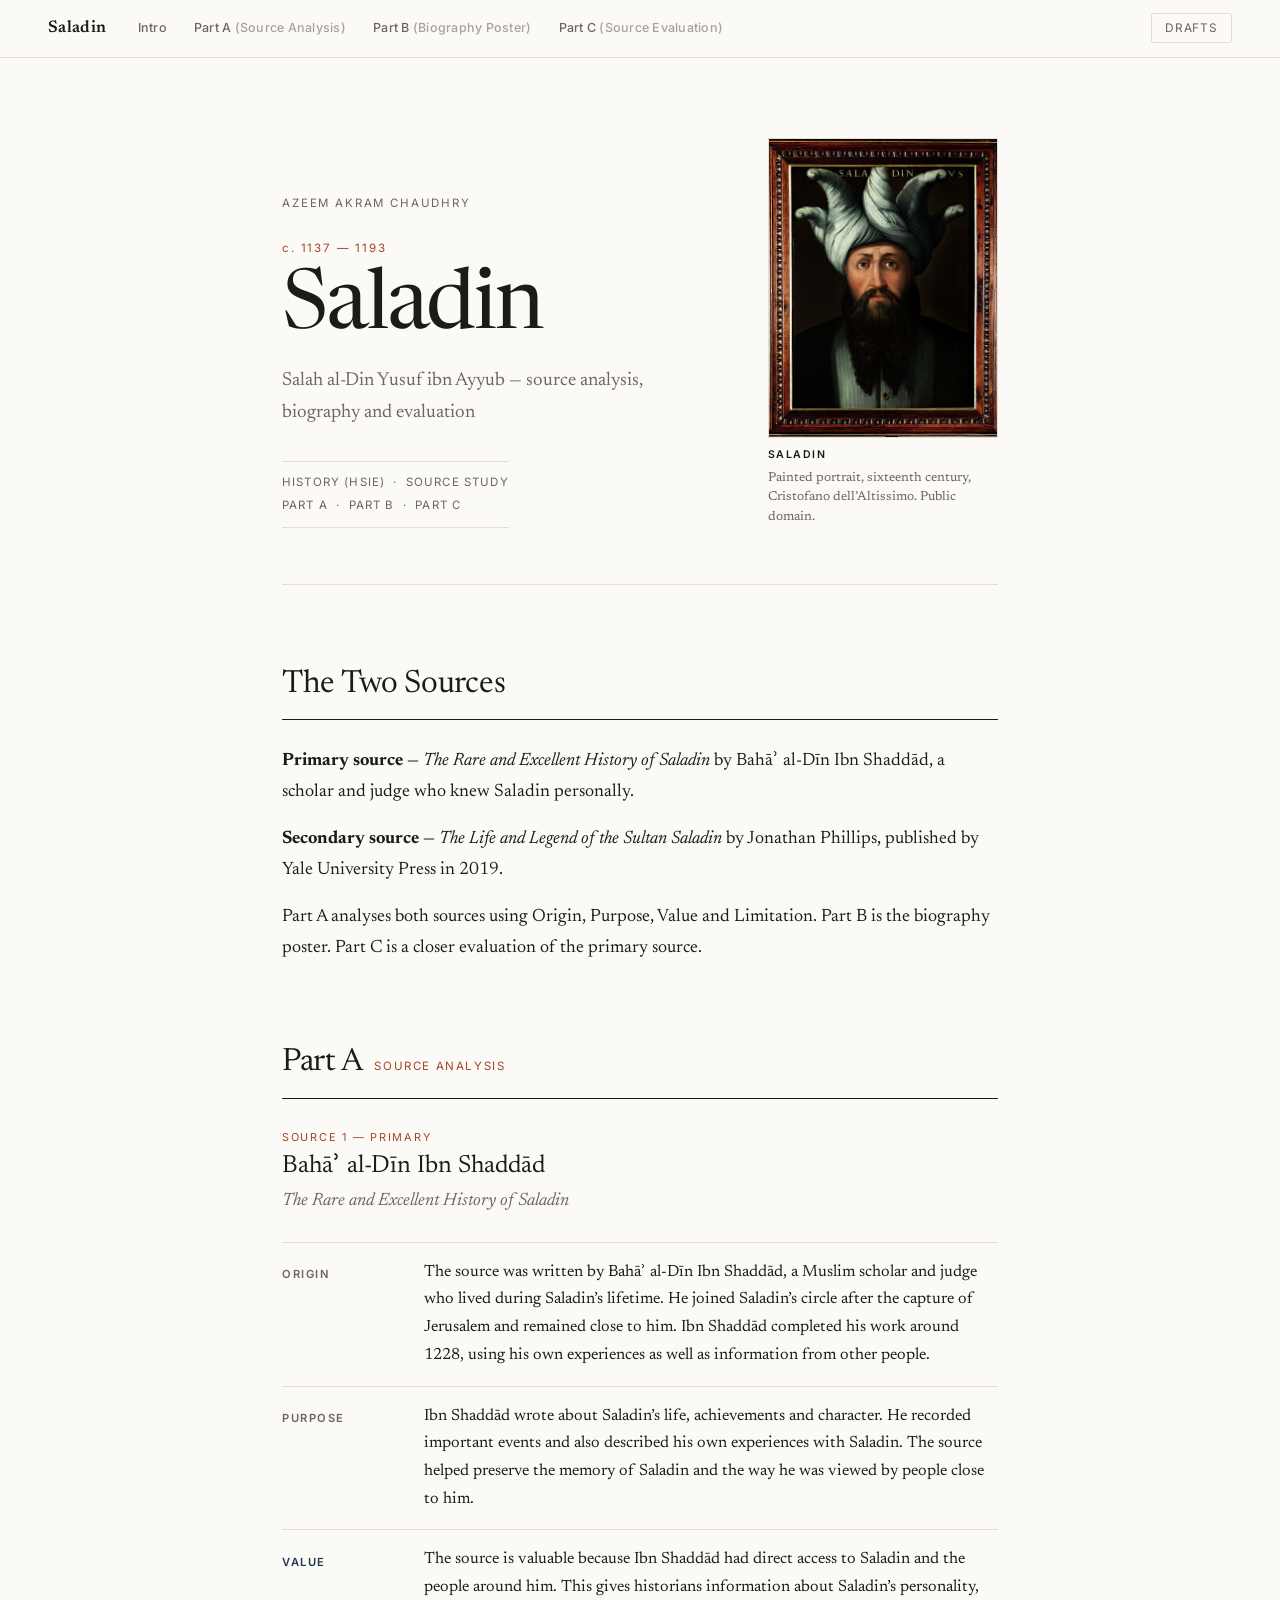
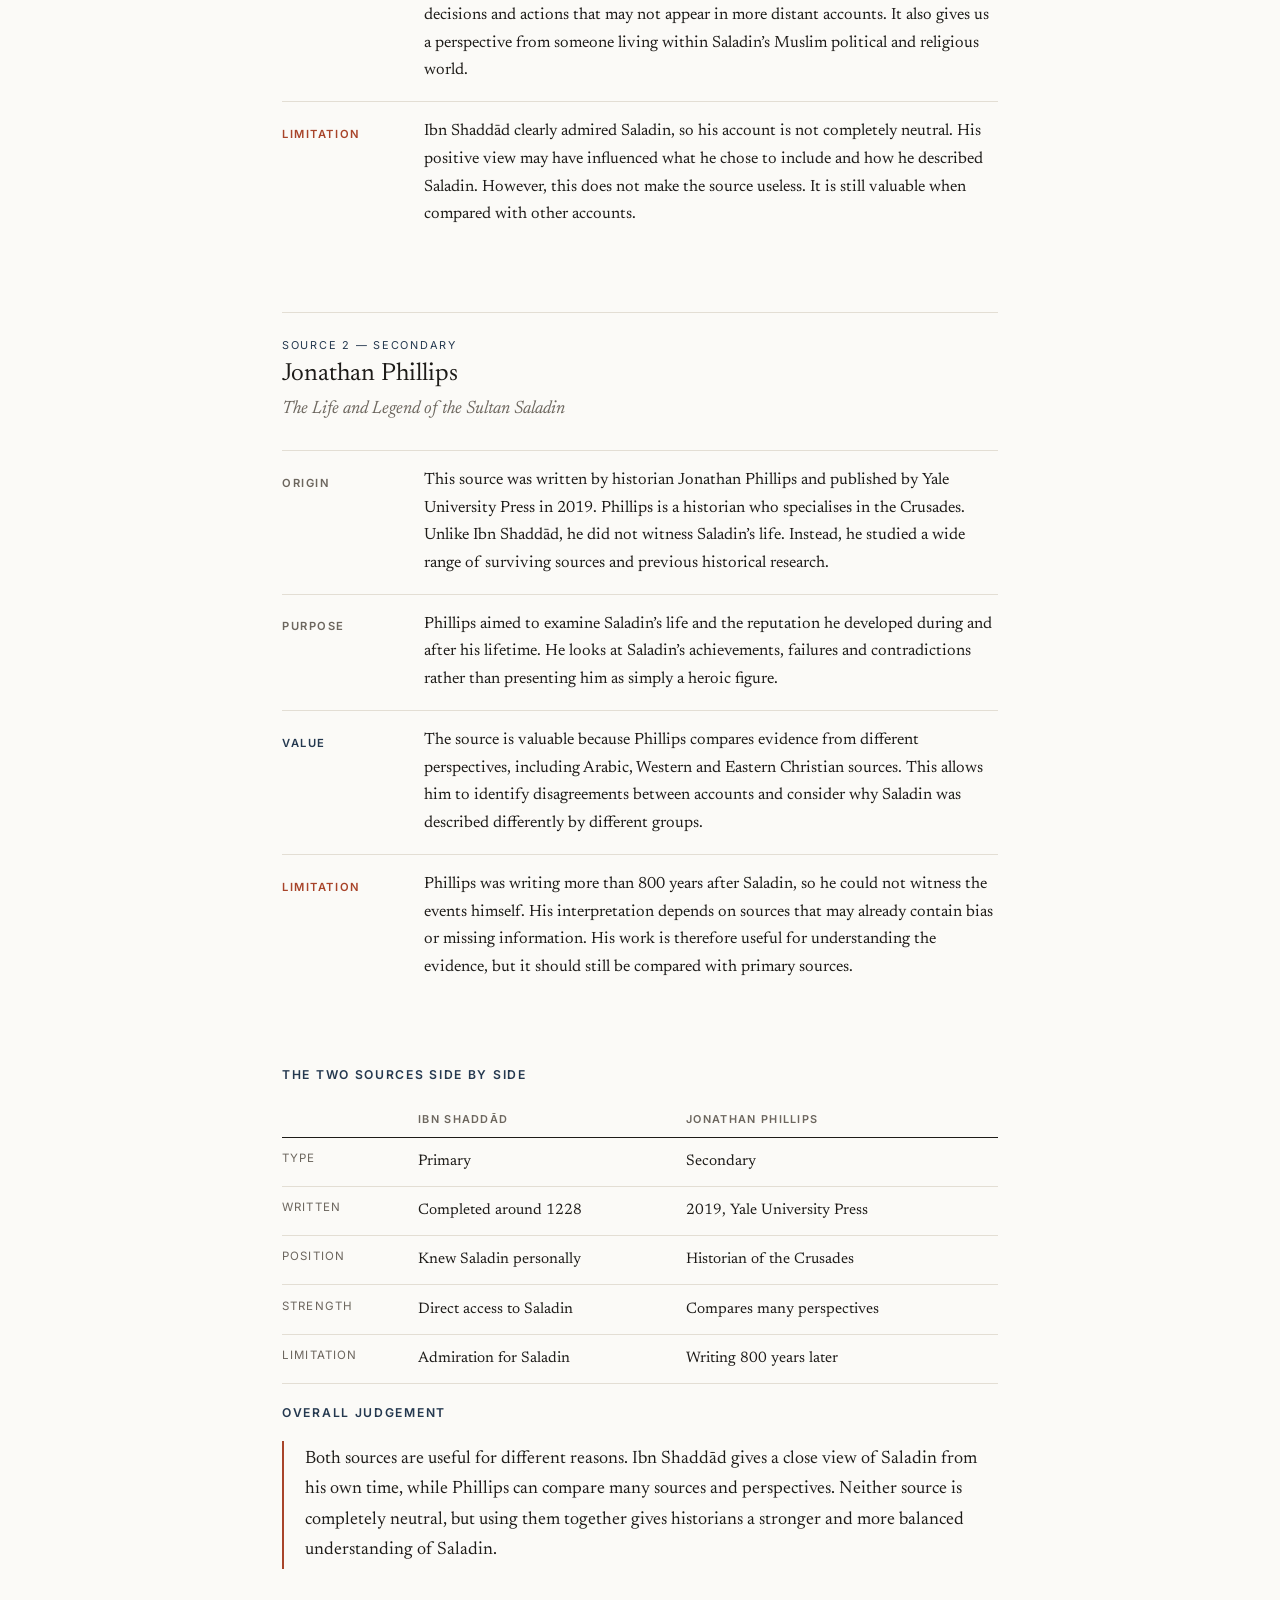
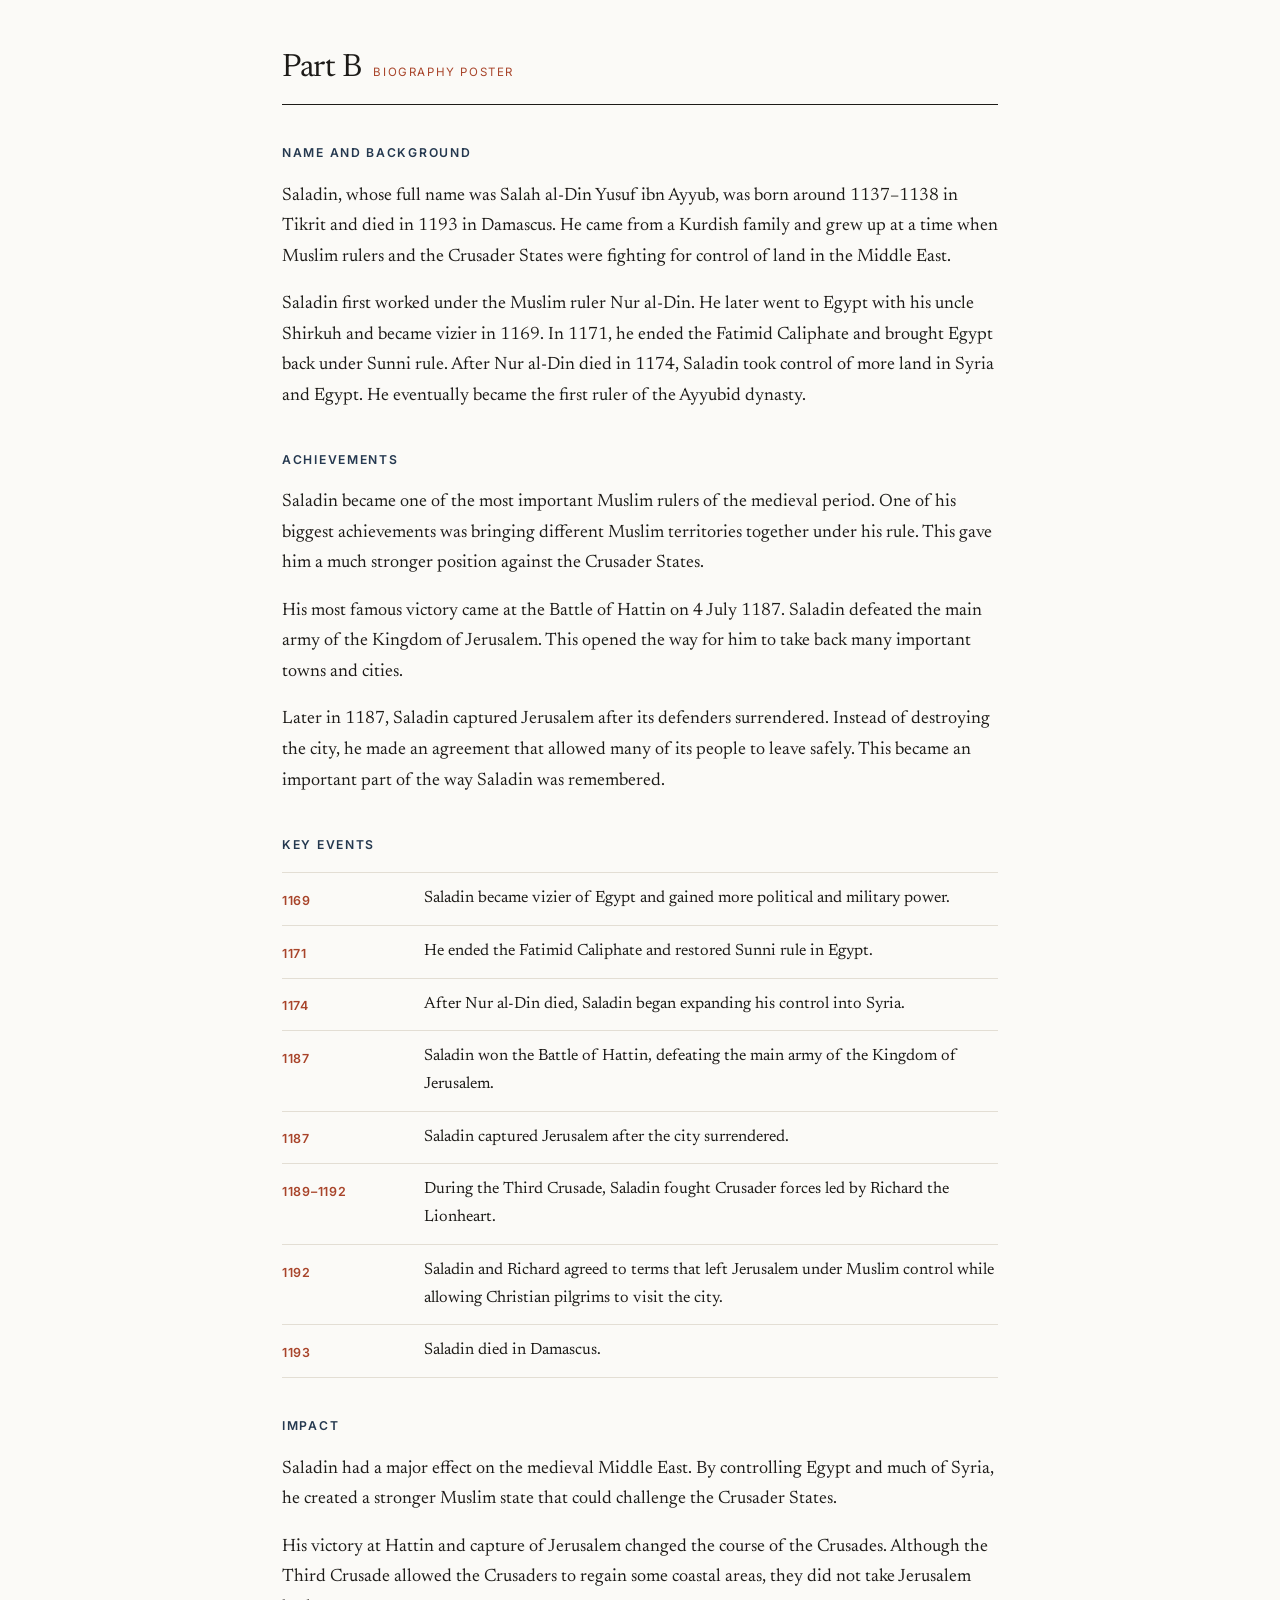
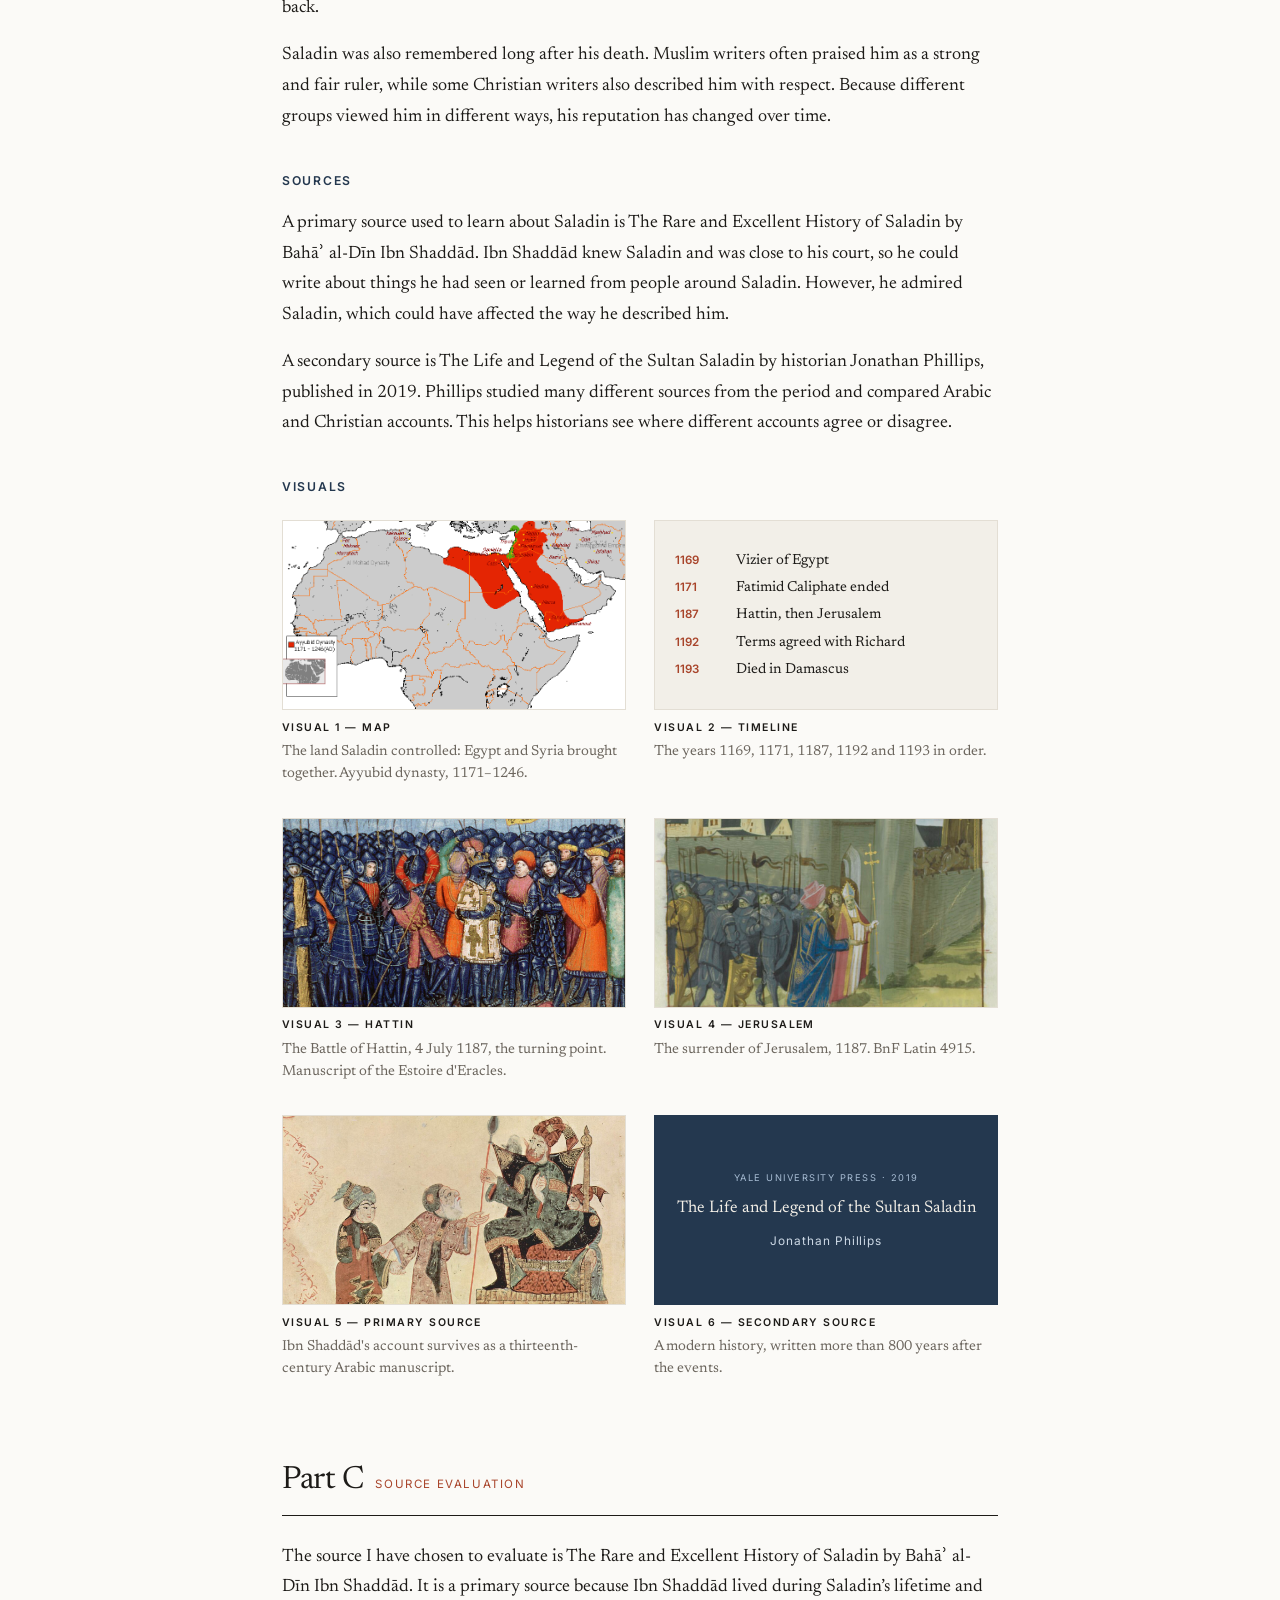
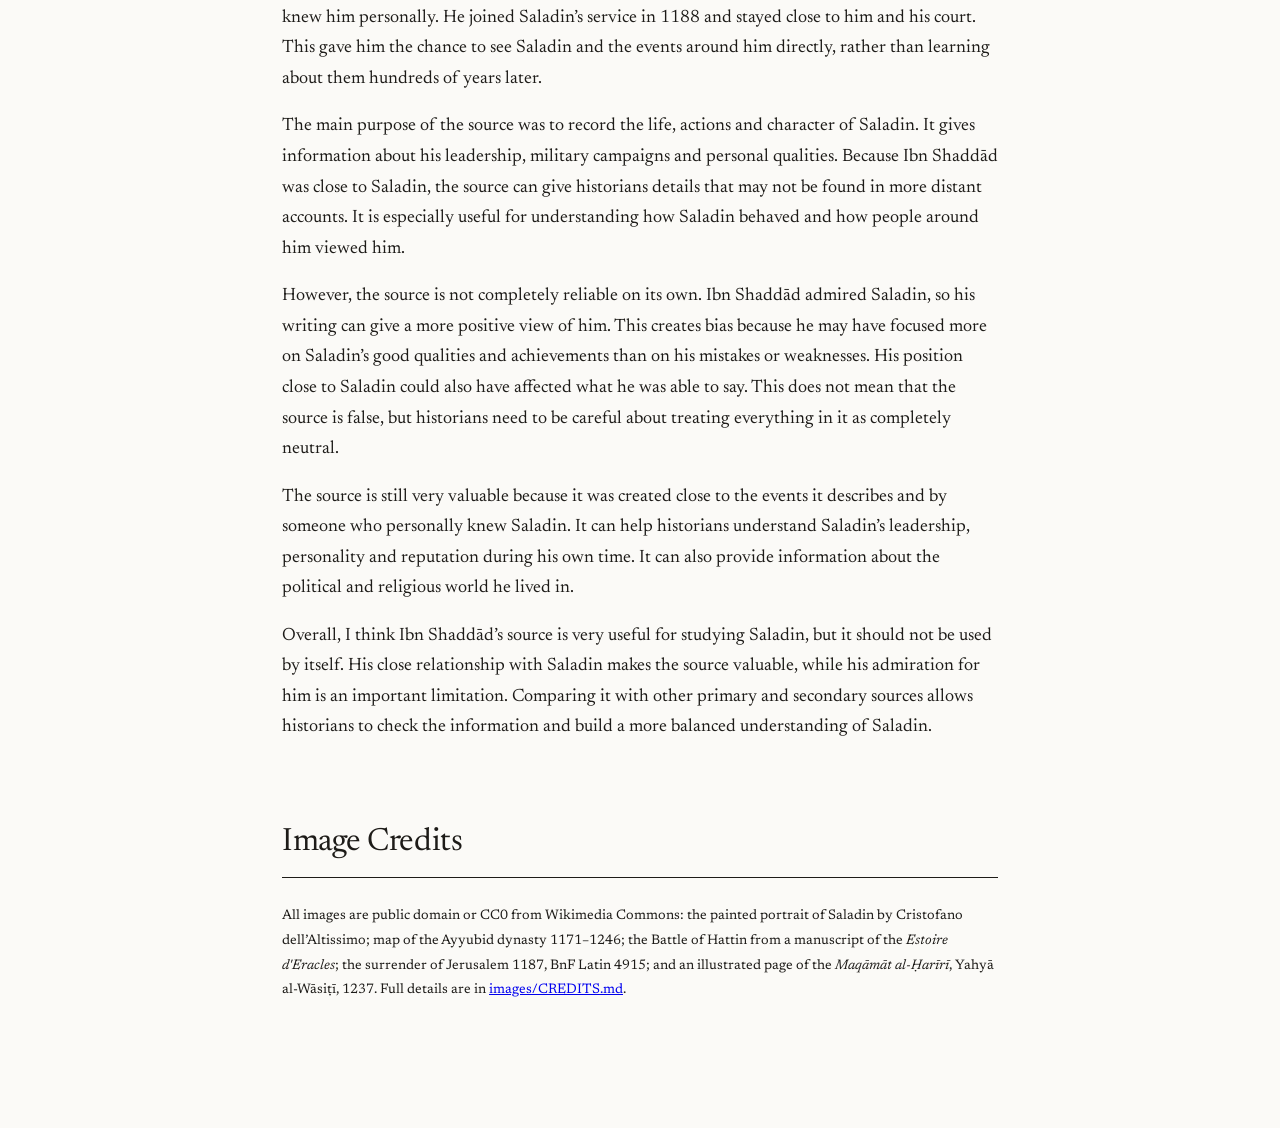
==== index.html @ a6d38d44 "Version history replay: PART A/B/C banners inside the typing document Co-Authored-By: Devin AI <1582" ====
<!DOCTYPE html>
<html lang="en">
<head>
<meta charset="UTF-8">
<meta name="viewport" content="width=device-width, initial-scale=1.0">
<title>Saladin — Source Study</title>
<link href="https://fonts.googleapis.com/css2?family=Inter:wght@400;500;600&family=Newsreader:ital,wght@0,400;0,500;0,600;1,400&display=swap" rel="stylesheet">
<style>
:root{
  --paper:#fbfaf7;--panel:#ffffff;--ink:#1d1b18;--mid:#6c665e;
  --navy:#24384f;--rust:#a8442a;--rule:#e3ded4;--wash:#f2efe8;
}
*{margin:0;padding:0;box-sizing:border-box;}
html{scroll-behavior:smooth;}
body{background:var(--paper);color:var(--ink);font-family:'Newsreader',Georgia,serif;font-size:18px;line-height:1.7;-webkit-font-smoothing:antialiased;}

/* NAV */
nav{
  position:sticky;top:0;z-index:100;background:rgba(251,250,247,.96);
  backdrop-filter:blur(6px);border-bottom:1px solid var(--rule);
  display:flex;align-items:center;gap:1.2rem;
  padding:0 clamp(1rem,5vw,3rem);
}
.nav-brand{
  background:none;border:none;cursor:pointer;padding:1rem 0;
  font-family:'Newsreader',serif;font-size:1.05rem;font-weight:600;
  letter-spacing:.02em;color:var(--ink);white-space:nowrap;
}
.nav-brand:hover{color:var(--rust);}
.nav-links{display:flex;gap:.2rem;overflow-x:auto;flex:1;scrollbar-width:none;}
.nav-links::-webkit-scrollbar{display:none;}
.nav-links a{
  font-family:'Inter',system-ui,sans-serif;font-size:.78rem;font-weight:500;
  letter-spacing:.02em;color:var(--mid);text-decoration:none;
  padding:1.05rem .75rem;white-space:nowrap;border-bottom:2px solid transparent;
}
.nav-links a em{font-style:normal;color:#a9a29a;}
.nav-links a:hover{color:var(--ink);border-bottom-color:var(--rust);}
.nav-right{margin-left:auto;}
#ver-btn{
  background:none;border:1px solid var(--rule);cursor:pointer;
  font-family:'Inter',system-ui,sans-serif;font-size:.74rem;letter-spacing:.06em;
  text-transform:uppercase;color:var(--mid);padding:.42rem .85rem;border-radius:2px;
}
#ver-btn:hover{border-color:var(--navy);color:var(--navy);}

/* LAYOUT */
.wrap,.vwrap{max-width:780px;margin:0 auto;padding:0 clamp(1rem,5vw,2rem) 6rem;}

/* HERO */
.hero{padding:5rem 0 3.5rem;border-bottom:1px solid var(--rule);margin-bottom:1rem;}
.hero-name{
  display:block;font-family:'Inter',sans-serif;font-size:.72rem;letter-spacing:.16em;
  text-transform:uppercase;color:var(--mid);margin-bottom:1.6rem;
}
.hero-mark{
  display:block;font-family:'Inter',sans-serif;font-size:.72rem;letter-spacing:.16em;
  color:var(--rust);margin-bottom:.5rem;
}
.hero h1{font-size:clamp(3rem,10vw,5.2rem);font-weight:400;letter-spacing:-.02em;line-height:1;margin-bottom:.9rem;}
.hero-sub{font-size:1.18rem;color:var(--mid);max-width:34em;margin-bottom:2rem;}
.hero-stamp{
  display:inline-block;font-family:'Inter',sans-serif;font-size:.72rem;
  letter-spacing:.1em;text-transform:uppercase;color:var(--mid);
  border-top:1px solid var(--rule);border-bottom:1px solid var(--rule);
  padding:.6rem 0;line-height:2;
}

.hero{display:grid;grid-template-columns:1fr 230px;gap:3rem;align-items:end;}
.hero-text{min-width:0;}
.hero-fig img{width:100%;height:300px;object-fit:cover;object-position:top;border:1px solid var(--rule);cursor:zoom-in;}
.hero-fig figcaption{font-size:.8rem;}
@media(max-width:760px){.hero{grid-template-columns:1fr;gap:2rem;}.hero-fig img{height:240px;}}

/* SECTION HEADINGS */
.sh{
  font-size:2rem;font-weight:400;letter-spacing:-.01em;
  margin:4.5rem 0 1.6rem;padding-bottom:.5rem;
  border-bottom:1px solid var(--ink);
  display:flex;align-items:baseline;gap:.7rem;flex-wrap:wrap;
}
.sh em{
  font-style:normal;font-family:'Inter',sans-serif;font-size:.72rem;
  letter-spacing:.14em;text-transform:uppercase;color:var(--rust);
}
.sub-h{
  font-family:'Inter',sans-serif;font-size:.76rem;font-weight:600;
  letter-spacing:.14em;text-transform:uppercase;color:var(--navy);
  margin:2.4rem 0 .7rem;
}

/* TEXT BLOCKS */
.card{margin-bottom:1.8rem;}
.card p{margin-bottom:1.05rem;}
.card p:last-child{margin-bottom:0;}

/* PART A SOURCES */
.src{border-top:1px solid var(--rule);padding:1.6rem 0 1.8rem;margin-bottom:2.4rem;}
.src:first-of-type{border-top:none;padding-top:.4rem;}
.src-lbl{display:block;font-size:1.55rem;line-height:1.25;margin-bottom:.15rem;}
.src-lbl em{
  display:block;font-style:normal;font-family:'Inter',sans-serif;
  font-size:.68rem;letter-spacing:.16em;color:var(--navy);margin-bottom:.5rem;
}
.src-lbl em.pri{color:var(--rust);}
.src-work{font-style:italic;color:var(--mid);margin-bottom:1.6rem;}
.opvl{display:grid;grid-template-columns:120px 1fr;gap:1.4rem;padding:1rem 0;border-top:1px solid var(--rule);}
.opvl h4{
  font-family:'Inter',sans-serif;font-size:.7rem;font-weight:600;
  letter-spacing:.14em;color:var(--mid);padding-top:.42rem;
}
.opvl.v h4{color:var(--navy);}
.opvl.l h4{color:var(--rust);}
.opvl p{font-size:1.02rem;}

/* TABLE */
.t-wrap{overflow-x:auto;margin:.8rem 0 0;}
table{width:100%;border-collapse:collapse;font-size:.95rem;}
th{
  text-align:left;font-family:'Inter',sans-serif;font-size:.68rem;font-weight:600;
  letter-spacing:.12em;text-transform:uppercase;color:var(--mid);
  padding:.5rem .9rem .5rem 0;border-bottom:1px solid var(--ink);
}
td{padding:.7rem .9rem .7rem 0;border-bottom:1px solid var(--rule);vertical-align:top;}
td:first-child{font-family:'Inter',sans-serif;font-size:.72rem;letter-spacing:.1em;text-transform:uppercase;color:var(--mid);width:8.5rem;}
.t-head{font-family:'Inter',sans-serif;font-size:.76rem;font-weight:600;letter-spacing:.14em;text-transform:uppercase;color:var(--navy);margin:2.4rem 0 .6rem;}
.judgement{border-left:2px solid var(--rust);padding:.2rem 0 .2rem 1.3rem;margin-top:.5rem;}
.judgement p{margin:0;}

/* KEY EVENTS */
.tl{list-style:none;}
.tl li{display:grid;grid-template-columns:120px 1fr;gap:1.4rem;padding:.75rem 0;border-top:1px solid var(--rule);}
.tl li:last-child{border-bottom:1px solid var(--rule);}
.tl b{font-family:'Inter',sans-serif;font-size:.78rem;font-weight:600;letter-spacing:.06em;color:var(--rust);padding-top:.3rem;}
.tl span{font-size:1.02rem;}

/* VISUALS */
.vis{display:grid;grid-template-columns:repeat(auto-fit,minmax(230px,1fr));gap:2rem 1.8rem;margin-top:1.4rem;}
figure{margin:0;}
figure img{width:100%;height:190px;object-fit:cover;display:block;cursor:zoom-in;border:1px solid var(--rule);}
figure figcaption{font-size:.9rem;color:var(--mid);line-height:1.55;padding-top:.6rem;}
figure figcaption b{
  display:block;font-family:'Inter',sans-serif;font-size:.66rem;font-weight:600;
  letter-spacing:.14em;color:var(--ink);margin-bottom:.3rem;
}
.mini-tl{height:190px;background:var(--wash);border:1px solid var(--rule);padding:1.1rem 1.2rem;display:grid;align-content:center;gap:.45rem;}
.mini-tl div{display:grid;grid-template-columns:52px 1fr;gap:.6rem;align-items:baseline;}
.mini-tl b{font-family:'Inter',sans-serif;font-size:.72rem;font-weight:600;color:var(--rust);}
.mini-tl span{font-size:.9rem;line-height:1.4;}
.bookcover{
  height:190px;background:var(--navy);color:#f3efe7;border:1px solid var(--navy);
  display:flex;flex-direction:column;justify-content:center;gap:.7rem;
  text-align:center;padding:1.3rem;
}
.bookcover small{font-family:'Inter',sans-serif;font-size:.58rem;letter-spacing:.16em;color:#a8bdd4;}
.bookcover b{font-weight:400;font-size:1.05rem;line-height:1.35;}
.bookcover i{font-family:'Inter',sans-serif;font-style:normal;font-size:.74rem;letter-spacing:.08em;color:#cdd9e6;}

/* LIGHTBOX */
#lb{display:none;position:fixed;inset:0;background:rgba(20,18,15,.92);z-index:500;padding:2rem;cursor:zoom-out;}
#lb.open{display:grid;place-items:center;}
#lb img{max-width:min(1000px,92vw);max-height:80vh;object-fit:contain;}
#lb p{color:#ded7cb;font-size:.9rem;text-align:center;margin-top:.9rem;max-width:46em;}

/* DRAFTS */

.v-back{background:none;border:none;cursor:pointer;font-family:'Inter',sans-serif;font-size:.76rem;letter-spacing:.06em;color:var(--mid);padding:2.5rem 0 2rem;}
.v-back:hover{color:var(--rust);}
.v-title{font-size:2.6rem;font-weight:400;margin-bottom:.3rem;}
.v-sub{color:var(--mid);margin-bottom:1.4rem;}
.v-note{border-left:2px solid var(--rule);padding-left:1.2rem;color:var(--mid);font-size:.95rem;margin-bottom:2rem;}
.v-tabs{display:flex;gap:.5rem;margin-bottom:2rem;flex-wrap:wrap;}
.v-tab{
  font-family:'Inter',sans-serif;font-size:.74rem;letter-spacing:.08em;
  padding:.45rem 1rem;border:1px solid var(--rule);background:none;color:var(--mid);cursor:pointer;
}
.v-tab:hover{border-color:var(--navy);color:var(--navy);}
.v-tab.active{background:var(--ink);border-color:var(--ink);color:#fbfaf7;}
.v-tab.final.active{background:var(--rust);border-color:var(--rust);}
.ver-panel{display:none;}
.ver-panel.show{display:block;}
.ver-meta{display:flex;gap:1rem;align-items:baseline;flex-wrap:wrap;border-bottom:1px solid var(--ink);padding-bottom:.7rem;margin-bottom:1.6rem;}
.ver-tag{font-family:'Inter',sans-serif;font-size:.66rem;letter-spacing:.14em;background:var(--ink);color:#fbfaf7;padding:.18rem .6rem;}
.ver-tag.gold{background:var(--rust);}
.ver-date{font-size:.88rem;color:var(--mid);}
.ver-name{font-size:1.05rem;}
.draft{font-size:1rem;}
.draft h3{font-size:1.35rem;font-weight:400;margin:2rem 0 .6rem;padding-bottom:.3rem;border-bottom:1px solid var(--rule);}
.draft h3:first-child{margin-top:0;}
.draft h4{font-family:'Inter',sans-serif;font-size:.72rem;font-weight:600;letter-spacing:.12em;text-transform:uppercase;color:var(--navy);margin:1.4rem 0 .5rem;}
.draft p{margin-bottom:.85rem;}
.draft ul{padding-left:1.2rem;margin-bottom:.85rem;color:var(--mid);}

@media(max-width:620px){
  body{font-size:17px;}
  .hero{padding:3rem 0 2.5rem;}
  .opvl,.tl li{grid-template-columns:1fr;gap:.35rem;}
  .opvl h4{padding-top:0;}
  .nav-brand{font-size:.95rem;}
}

/* DRAFTS PAGE (raw, unstyled on purpose) */
#version-history{display:none;background:#ffffff;min-height:100vh;}
.dnav{
  position:sticky;top:0;z-index:90;display:flex;align-items:center;gap:2rem;flex-wrap:wrap;
  background:#fff;border-bottom:1px solid var(--rule);padding:1rem 2rem;
  font-family:'Inter',system-ui,sans-serif;
}
.dnav-title{
  font-family:'Newsreader',Georgia,serif;font-size:1.05rem;color:var(--ink);
  letter-spacing:.01em;margin-right:.5rem;
}
.dbtn{
  font-family:inherit;font-size:.8rem;letter-spacing:.02em;background:none;border:0;
  border-bottom:1px solid transparent;color:var(--mid);padding:.2rem 0;cursor:pointer;
}
.dbtn:hover{color:var(--ink);}
.dbtn.active{color:var(--ink);border-bottom-color:var(--rust);}
.dbtn.soon{color:#b6b2a9;cursor:default;letter-spacing:.06em;font-size:.72rem;text-transform:uppercase;}
.dbtn.ghost{margin-left:auto;color:var(--navy);}
.dbtn.ghost:hover{border-bottom-color:var(--navy);}
@media(max-width:640px){.dnav{gap:1.1rem;padding:.9rem 1.1rem;}}
.dwrap{max-width:820px;margin:0 auto;padding:2.6rem 1.2rem 6rem;font-family:ui-monospace,'SFMono-Regular',Menlo,Consolas,monospace;}
.dnote{font-size:.78rem;color:#6f6c66;line-height:1.75;margin-bottom:2.2rem;max-width:78ch;}
.dfile{border:1px solid #e2e2dc;background:#fff;margin-bottom:2.2rem;}
.dfile-h{background:#f7f7f4;border-bottom:1px solid #e2e2dc;padding:.45rem .9rem;font-size:.72rem;color:#84817a;letter-spacing:.04em;}
.dfile pre{
  white-space:pre-wrap;word-wrap:break-word;font-family:inherit;
  font-size:.8rem;line-height:1.85;color:#2c2a25;padding:1.6rem 1.4rem;margin:0;
}
.dpage{display:none;}
.dpage.show{display:block;}
.chk{margin-bottom:1.6rem;max-width:640px;}
.chk-top{display:flex;justify-content:space-between;align-items:baseline;font-size:.78rem;margin-bottom:.3rem;}
.chk-name{color:#26241f;}
.chk-val{color:#6f6c66;}
.chk-bar{height:6px;background:#ececE6;border:1px solid #ddddd7;}
.chk-bar i{display:block;height:100%;background:#3b7a4b;}

/* VERSION HISTORY */
.vtabs{display:flex;flex-wrap:wrap;gap:.5rem;margin-bottom:1.6rem;}
.vtab{
  font-family:inherit;font-size:.76rem;background:#fff;border:1px solid #e2e2dc;
  color:#6f6c66;padding:.45rem .85rem;cursor:pointer;
}
.vtab:hover{border-color:#c9c6bd;color:#26241f;}
.vtab.on{background:#2c2a25;border-color:#2c2a25;color:#fff;}
.v-meta{display:flex;align-items:baseline;gap:.9rem;flex-wrap:wrap;font-size:.78rem;margin-bottom:.5rem;}
.v-meta .v-tag{color:#a8442a;}
.v-meta .v-name{color:#26241f;}
.v-meta .v-date{color:#9a978f;}
.v-note{font-size:.78rem;color:#6f6c66;line-height:1.75;max-width:78ch;margin-bottom:1.4rem;}
.vbar{display:flex;align-items:center;gap:1.2rem;flex-wrap:wrap;margin-bottom:1rem;}
.vstage{display:flex;align-items:center;gap:.7rem;font-size:.74rem;color:#6f6c66;}
.varr{
  font-family:inherit;font-size:.7rem;background:#fff;border:1px solid #e2e2dc;
  color:#6f6c66;padding:.3rem .6rem;cursor:pointer;
}
.varr:hover:not(:disabled){border-color:#c9c6bd;color:#26241f;}
.varr:disabled{opacity:.35;cursor:default;}
.vhl{
  font-family:inherit;font-size:.74rem;background:#fff;border:1px solid #e2e2dc;
  color:#6f6c66;padding:.35rem .8rem;cursor:pointer;margin-left:auto;
}
.vhl:hover{border-color:#c9c6bd;color:#26241f;}
.vhl.on{background:#2c2a25;border-color:#2c2a25;color:#fff;}
.vlegend{display:none;gap:1.1rem;flex-wrap:wrap;align-items:center;font-size:.7rem;color:#6f6c66;margin-bottom:.6rem;}
.vlegend .lg{display:flex;align-items:center;gap:.4rem;}
.vlegend .sw{width:.72rem;height:.72rem;display:inline-block;border:1px solid rgba(0,0,0,.12);}
.sw-same{background:#fff;}
.vsum{display:none;flex-wrap:wrap;align-items:center;gap:.45rem;font-size:.7rem;color:#9a978f;margin-bottom:1rem;}
.vsum .s-dot{color:#cfccc4;margin:0 .1rem;}
.vsum .s-add{color:#2c6b42;}
.vsum .s-rew{color:#9a5b12;}
.vsum .s-fix{color:#2c567f;}
.vsum .s-cut{color:#a8442a;}
.d-add{background:#e2f1e4;color:#1f5130;box-shadow:inset 0 -1px 0 #a9cfae;}
.d-rew{background:#fbeed6;color:#7a4a0c;box-shadow:inset 0 -1px 0 #e0c084;}
.d-fix{background:#e0ecf7;color:#254f75;box-shadow:inset 0 -1px 0 #a9c6e0;}
.d-del{background:#fbe4df;color:#8d3220;text-decoration:line-through;text-decoration-color:#c96a51;}
.d-line{display:inline-block;width:100%;border-left:3px solid rgba(0,0,0,.14);padding-left:.5rem;margin-left:-.5rem;}
.vplay{margin-left:auto;}
.vplay+.vhl{margin-left:.5rem;}
.vp{display:none;position:fixed;inset:0;background:rgba(28,26,22,.55);z-index:600;padding:2.5vh 3vw;}
.vp.open{display:flex;align-items:center;justify-content:center;}
.vp-box{background:#fff;border:1px solid #e2e2dc;width:min(900px,100%);max-height:95vh;display:flex;flex-direction:column;}
.vp-head{display:flex;align-items:center;justify-content:space-between;gap:1rem;
  padding:.85rem 1.1rem;border-bottom:1px solid #ededea;font-size:.8rem;color:#26241f;}
.vp-stage{margin-left:auto;margin-right:1rem;font-family:ui-monospace,SFMono-Regular,Menlo,monospace;font-size:.7rem;color:#a8442a;letter-spacing:.02em;}
.vp-x{font-family:inherit;font-size:.74rem;background:none;border:1px solid #e2e2dc;color:#6f6c66;padding:.3rem .7rem;cursor:pointer;}
.vp-x:hover{border-color:#c9c6bd;color:#26241f;}
.vp-note{padding:.6rem 1.1rem;background:#fff;position:relative;z-index:1;font-size:.72rem;color:#9a978f;border-bottom:1px solid #f2f2ef;min-height:1.2rem;}
.vp-doc{overflow:auto;padding:1.1rem;flex:1;background:#fcfcfa;}
#vp-body{font-family:ui-monospace,SFMono-Regular,Menlo,monospace;font-size:.74rem;line-height:1.95;
  white-space:pre-wrap;word-break:break-word;color:#3b3830;margin:0;}
.vp-cur{display:inline-block;width:.5ch;background:#a8442a;animation:vpblink 1s steps(1) infinite;}
@keyframes vpblink{50%{opacity:0;}}
.vp-foot{display:flex;align-items:center;gap:.5rem;padding:.7rem 1.1rem;border-top:1px solid #ededea;flex-wrap:wrap;}
.vp-pct{font-size:.7rem;color:#9a978f;min-width:3ch;}
.vp-bar{flex:1;min-width:120px;height:3px;background:#ededea;}
.vp-bar i{display:block;height:100%;width:0;background:#a8442a;}
.d-part{display:inline-block;width:100%;margin:.4rem 0 .2rem;padding:.2rem 0;
  font-size:.68rem;letter-spacing:.1em;text-transform:uppercase;color:#9a978f;border-bottom:1px solid #ededea;}
.d-part.fresh{color:#a8442a;border-bottom-color:#e8d3cb;}
.d-arr{color:#b3afa6;padding:0 .12rem;}
.d-cutmark{display:inline-block;width:100%;font-size:.68rem;letter-spacing:.08em;text-transform:uppercase;
  color:#a8442a;border-top:1px solid #ecd9d2;border-bottom:1px solid #ecd9d2;padding:.15rem 0;}
</style>
</head>
<body>

<!-- NAV -->
<nav id="mainnav">
  <button class="nav-brand" onclick="goHome()">Saladin</button>
  <div class="nav-links">
    <a href="#intro" onclick="goTo('intro');return false;">Intro</a>
    <a href="#parta" onclick="goTo('parta');return false;">Part A <em>(Source Analysis)</em></a>
    <a href="#partb" onclick="goTo('partb');return false;">Part B <em>(Biography Poster)</em></a>
    <a href="#partc" onclick="goTo('partc');return false;">Part C <em>(Source Evaluation)</em></a>
  </div>
  <div class="nav-right">
    <button id="ver-btn" onclick="toggleVer()">Drafts</button>
  </div>
</nav>

<div id="blog-content">
<div class="wrap">

  <div class="hero" id="home">
    <div class="hero-text">
    <span class="hero-name">Azeem Akram Chaudhry</span>
    <span class="hero-mark">c. 1137 — 1193</span>
    <h1>Saladin</h1>
    <p class="hero-sub">Salah al-Din Yusuf ibn Ayyub — source analysis, biography and evaluation</p>
    <div class="hero-stamp">
      History (HSIE) &nbsp;·&nbsp; Source Study<br>
      Part A &nbsp;·&nbsp; Part B &nbsp;·&nbsp; Part C
    </div>
    </div>
    <figure class="hero-fig">
      <img src="images/saladin-portrait-painting.jpg" alt="Sixteenth-century painted portrait of Saladin">
      <figcaption><b>SALADIN</b>Painted portrait, sixteenth century, Cristofano dell’Altissimo. Public domain.</figcaption>
    </figure>
  </div>

  <!-- INTRO -->
  <section id="intro">
    <h2 class="sh">The Two Sources</h2>
    <div class="card">
      <p><b>Primary source —</b> <i>The Rare and Excellent History of Saladin</i> by Bahāʾ al-Dīn Ibn Shaddād, a scholar and judge who knew Saladin personally.</p>
      <p><b>Secondary source —</b> <i>The Life and Legend of the Sultan Saladin</i> by Jonathan Phillips, published by Yale University Press in 2019.</p>
      <p>Part A analyses both sources using Origin, Purpose, Value and Limitation. Part B is the biography poster. Part C is a closer evaluation of the primary source.</p>
    </div>
  </section>

  <!-- PART A -->
  <section id="parta">
    <h2 class="sh">Part A <em>Source Analysis</em></h2>

    <div class="src">
      <span class="src-lbl"><em class="pri">SOURCE 1 — PRIMARY</em> Bahāʾ al-Dīn Ibn Shaddād</span>
      <p class="src-work">The Rare and Excellent History of Saladin</p>

      <div class="opvl">
        <h4>ORIGIN</h4>
        <p>The source was written by Bahāʾ al-Dīn Ibn Shaddād, a Muslim scholar and judge who lived during Saladin’s lifetime. He joined Saladin’s circle after the capture of Jerusalem and remained close to him. Ibn Shaddād completed his work around 1228, using his own experiences as well as information from other people.</p>
      </div>
      <div class="opvl">
        <h4>PURPOSE</h4>
        <p>Ibn Shaddād wrote about Saladin’s life, achievements and character. He recorded important events and also described his own experiences with Saladin. The source helped preserve the memory of Saladin and the way he was viewed by people close to him.</p>
      </div>
      <div class="opvl v">
        <h4>VALUE</h4>
        <p>The source is valuable because Ibn Shaddād had direct access to Saladin and the people around him. This gives historians information about Saladin’s personality, decisions and actions that may not appear in more distant accounts. It also gives us a perspective from someone living within Saladin’s Muslim political and religious world.</p>
      </div>
      <div class="opvl l">
        <h4>LIMITATION</h4>
        <p>Ibn Shaddād clearly admired Saladin, so his account is not completely neutral. His positive view may have influenced what he chose to include and how he described Saladin. However, this does not make the source useless. It is still valuable when compared with other accounts.</p>
      </div>
    </div>

    <div class="src">
      <span class="src-lbl"><em>SOURCE 2 — SECONDARY</em> Jonathan Phillips</span>
      <p class="src-work">The Life and Legend of the Sultan Saladin</p>

      <div class="opvl">
        <h4>ORIGIN</h4>
        <p>This source was written by historian Jonathan Phillips and published by Yale University Press in 2019. Phillips is a historian who specialises in the Crusades. Unlike Ibn Shaddād, he did not witness Saladin’s life. Instead, he studied a wide range of surviving sources and previous historical research.</p>
      </div>
      <div class="opvl">
        <h4>PURPOSE</h4>
        <p>Phillips aimed to examine Saladin’s life and the reputation he developed during and after his lifetime. He looks at Saladin’s achievements, failures and contradictions rather than presenting him as simply a heroic figure.</p>
      </div>
      <div class="opvl v">
        <h4>VALUE</h4>
        <p>The source is valuable because Phillips compares evidence from different perspectives, including Arabic, Western and Eastern Christian sources. This allows him to identify disagreements between accounts and consider why Saladin was described differently by different groups.</p>
      </div>
      <div class="opvl l">
        <h4>LIMITATION</h4>
        <p>Phillips was writing more than 800 years after Saladin, so he could not witness the events himself. His interpretation depends on sources that may already contain bias or missing information. His work is therefore useful for understanding the evidence, but it should still be compared with primary sources.</p>
      </div>
    </div>

    <div class="card">
      <p class="t-head">The two sources side by side</p>
      <div class="t-wrap">
        <table>
          <thead><tr><th></th><th>Ibn Shaddād</th><th>Jonathan Phillips</th></tr></thead>
          <tbody>
            <tr><td>Type</td><td>Primary</td><td>Secondary</td></tr>
            <tr><td>Written</td><td>Completed around 1228</td><td>2019, Yale University Press</td></tr>
            <tr><td>Position</td><td>Knew Saladin personally</td><td>Historian of the Crusades</td></tr>
            <tr><td>Strength</td><td>Direct access to Saladin</td><td>Compares many perspectives</td></tr>
            <tr><td>Limitation</td><td>Admiration for Saladin</td><td>Writing 800 years later</td></tr>
          </tbody>
        </table>
      </div>

      <p class="t-head" style="margin-top:1.2rem;">Overall Judgement</p>
      <div class="judgement">
        <p>Both sources are useful for different reasons. Ibn Shaddād gives a close view of Saladin from his own time, while Phillips can compare many sources and perspectives. Neither source is completely neutral, but using them together gives historians a stronger and more balanced understanding of Saladin.</p>
      </div>
    </div>
  </section>

  <!-- PART B -->
  <section id="partb">
    <h2 class="sh">Part B <em>Biography Poster</em></h2>

    <div class="card">
      <p class="sub-h">Name and Background</p>
      <p>Saladin, whose full name was Salah al-Din Yusuf ibn Ayyub, was born around 1137–1138 in Tikrit and died in 1193 in Damascus. He came from a Kurdish family and grew up at a time when Muslim rulers and the Crusader States were fighting for control of land in the Middle East.</p>
      <p>Saladin first worked under the Muslim ruler Nur al-Din. He later went to Egypt with his uncle Shirkuh and became vizier in 1169. In 1171, he ended the Fatimid Caliphate and brought Egypt back under Sunni rule. After Nur al-Din died in 1174, Saladin took control of more land in Syria and Egypt. He eventually became the first ruler of the Ayyubid dynasty.</p>
    </div>

    <div class="card">
      <p class="sub-h">Achievements</p>
      <p>Saladin became one of the most important Muslim rulers of the medieval period. One of his biggest achievements was bringing different Muslim territories together under his rule. This gave him a much stronger position against the Crusader States.</p>
      <p>His most famous victory came at the Battle of Hattin on 4 July 1187. Saladin defeated the main army of the Kingdom of Jerusalem. This opened the way for him to take back many important towns and cities.</p>
      <p>Later in 1187, Saladin captured Jerusalem after its defenders surrendered. Instead of destroying the city, he made an agreement that allowed many of its people to leave safely. This became an important part of the way Saladin was remembered.</p>
    </div>

    <div class="card">
      <p class="sub-h">Key Events</p>
      <ul class="tl">
        <li><b>1169</b><span>Saladin became vizier of Egypt and gained more political and military power.</span></li>
        <li><b>1171</b><span>He ended the Fatimid Caliphate and restored Sunni rule in Egypt.</span></li>
        <li><b>1174</b><span>After Nur al-Din died, Saladin began expanding his control into Syria.</span></li>
        <li><b>1187</b><span>Saladin won the Battle of Hattin, defeating the main army of the Kingdom of Jerusalem.</span></li>
        <li><b>1187</b><span>Saladin captured Jerusalem after the city surrendered.</span></li>
        <li><b>1189–1192</b><span>During the Third Crusade, Saladin fought Crusader forces led by Richard the Lionheart.</span></li>
        <li><b>1192</b><span>Saladin and Richard agreed to terms that left Jerusalem under Muslim control while allowing Christian pilgrims to visit the city.</span></li>
        <li><b>1193</b><span>Saladin died in Damascus.</span></li>
      </ul>
    </div>

    <div class="card">
      <p class="sub-h">Impact</p>
      <p>Saladin had a major effect on the medieval Middle East. By controlling Egypt and much of Syria, he created a stronger Muslim state that could challenge the Crusader States.</p>
      <p>His victory at Hattin and capture of Jerusalem changed the course of the Crusades. Although the Third Crusade allowed the Crusaders to regain some coastal areas, they did not take Jerusalem back.</p>
      <p>Saladin was also remembered long after his death. Muslim writers often praised him as a strong and fair ruler, while some Christian writers also described him with respect. Because different groups viewed him in different ways, his reputation has changed over time.</p>
    </div>

    <div class="card">
      <p class="sub-h">Sources</p>
      <p>A primary source used to learn about Saladin is The Rare and Excellent History of Saladin by Bahāʾ al-Dīn Ibn Shaddād. Ibn Shaddād knew Saladin and was close to his court, so he could write about things he had seen or learned from people around Saladin. However, he admired Saladin, which could have affected the way he described him.</p>
      <p>A secondary source is The Life and Legend of the Sultan Saladin by historian Jonathan Phillips, published in 2019. Phillips studied many different sources from the period and compared Arabic and Christian accounts. This helps historians see where different accounts agree or disagree.</p>
    </div>

    <p class="sub-h">Visuals</p>
    <div class="vis">
      <figure>
        <img src="images/ayyubid-map.png" alt="Map of the land controlled by Saladin">
        <figcaption><b>VISUAL 1 — MAP</b>The land Saladin controlled: Egypt and Syria brought together. Ayyubid dynasty, 1171–1246.</figcaption>
      </figure>
      <figure>
        <div class="mini-tl">
          <div><b>1169</b><span>Vizier of Egypt</span></div>
          <div><b>1171</b><span>Fatimid Caliphate ended</span></div>
          <div><b>1187</b><span>Hattin, then Jerusalem</span></div>
          <div><b>1192</b><span>Terms agreed with Richard</span></div>
          <div><b>1193</b><span>Died in Damascus</span></div>
        </div>
        <figcaption><b>VISUAL 2 — TIMELINE</b>The years 1169, 1171, 1187, 1192 and 1193 in order.</figcaption>
      </figure>
      <figure>
        <img src="images/hattin.jpg" alt="Manuscript illustration of the Battle of Hattin">
        <figcaption><b>VISUAL 3 — HATTIN</b>The Battle of Hattin, 4 July 1187, the turning point. Manuscript of the Estoire d'Eracles.</figcaption>
      </figure>
      <figure>
        <img src="images/jerusalem-1187.jpg" alt="Manuscript illustration of the surrender of Jerusalem in 1187">
        <figcaption><b>VISUAL 4 — JERUSALEM</b>The surrender of Jerusalem, 1187. BnF Latin 4915.</figcaption>
      </figure>
      <figure>
        <img src="images/arabic-manuscript.jpg" alt="Thirteenth-century Arabic manuscript page">
        <figcaption><b>VISUAL 5 — PRIMARY SOURCE</b>Ibn Shaddād's account survives as a thirteenth-century Arabic manuscript.</figcaption>
      </figure>
      <figure>
        <div class="bookcover">
          <small>YALE UNIVERSITY PRESS · 2019</small>
          <b>The Life and Legend of the Sultan Saladin</b>
          <i>Jonathan Phillips</i>
        </div>
        <figcaption><b>VISUAL 6 — SECONDARY SOURCE</b>A modern history, written more than 800 years after the events.</figcaption>
      </figure>
    </div>
  </section>

  <!-- PART C -->
  <section id="partc">
    <h2 class="sh">Part C <em>Source Evaluation</em></h2>
    <div class="card">
      <p>The source I have chosen to evaluate is The Rare and Excellent History of Saladin by Bahāʾ al-Dīn Ibn Shaddād. It is a primary source because Ibn Shaddād lived during Saladin’s lifetime and knew him personally. He joined Saladin’s service in 1188 and stayed close to him and his court. This gave him the chance to see Saladin and the events around him directly, rather than learning about them hundreds of years later.</p>
      <p>The main purpose of the source was to record the life, actions and character of Saladin. It gives information about his leadership, military campaigns and personal qualities. Because Ibn Shaddād was close to Saladin, the source can give historians details that may not be found in more distant accounts. It is especially useful for understanding how Saladin behaved and how people around him viewed him.</p>
      <p>However, the source is not completely reliable on its own. Ibn Shaddād admired Saladin, so his writing can give a more positive view of him. This creates bias because he may have focused more on Saladin’s good qualities and achievements than on his mistakes or weaknesses. His position close to Saladin could also have affected what he was able to say. This does not mean that the source is false, but historians need to be careful about treating everything in it as completely neutral.</p>
      <p>The source is still very valuable because it was created close to the events it describes and by someone who personally knew Saladin. It can help historians understand Saladin’s leadership, personality and reputation during his own time. It can also provide information about the political and religious world he lived in.</p>
      <p>Overall, I think Ibn Shaddād’s source is very useful for studying Saladin, but it should not be used by itself. His close relationship with Saladin makes the source valuable, while his admiration for him is an important limitation. Comparing it with other primary and secondary sources allows historians to check the information and build a more balanced understanding of Saladin.</p>
    </div>
  </section>

  <!-- IMAGE CREDITS -->
  <section id="credits">
    <h2 class="sh">Image Credits</h2>
    <div class="card">
      <p style="font-size:.86rem;line-height:1.8;margin:0;">All images are public domain or CC0 from Wikimedia Commons: the painted portrait of Saladin by Cristofano dell’Altissimo; map of the Ayyubid dynasty 1171–1246; the Battle of Hattin from a manuscript of the <i>Estoire d'Eracles</i>; the surrender of Jerusalem 1187, BnF Latin 4915; and an illustrated page of the <i>Maqāmāt al-Ḥarīrī</i>, Yahyā al-Wāsiṭī, 1237. Full details are in <a href="images/CREDITS.md">images/CREDITS.md</a>.</p>
    </div>
  </section>

</div>
</div>

<!-- DRAFTS PAGE -->
<div id="version-history">
  <div class="dnav">
    <span class="dnav-title">Drafts</span>
    <button class="dbtn active" onclick="showDraftPage('d-raw',this)">Raw Drafts</button>
    <button class="dbtn" onclick="showDraftPage('d-ai',this)">AI Checker Results</button>
    <button class="dbtn" onclick="showDraftPage('d-ver',this);vRender(vCur);">Version History</button>
    <button class="dbtn ghost" onclick="toggleVer()">Back to site</button>
  </div>

  <div class="dwrap">
    <!-- RAW DRAFTS -->
    <div id="d-raw" class="dpage show">
      <p class="dnote">This is the raw text of the assignment exactly as it was written and submitted, with no formatting and no images. The Visuals section is listed in words here, the way it was written in the draft.</p>

      <div class="dfile">
        <div class="dfile-h">part-a.txt</div>
        <pre id="rp-a">Part A — Source Analysis

Source 1: Bahāʾ al-Dīn Ibn Shaddād
The Rare and Excellent History of Saladin
Primary Source

Origin:
The source was written by Bahāʾ al-Dīn Ibn Shaddād, a Muslim scholar and judge who lived during Saladin’s lifetime. He joined Saladin’s circle after the capture of Jerusalem and remained close to him. Ibn Shaddād completed his work around 1228, using his own experiences as well as information from other people.

Purpose:
Ibn Shaddād wrote about Saladin’s life, achievements and character. He recorded important events and also described his own experiences with Saladin. The source helped preserve the memory of Saladin and the way he was viewed by people close to him.

Value:
The source is valuable because Ibn Shaddād had direct access to Saladin and the people around him. This gives historians information about Saladin’s personality, decisions and actions that may not appear in more distant accounts. It also gives us a perspective from someone living within Saladin’s Muslim political and religious world.

Limitation:
Ibn Shaddād clearly admired Saladin, so his account is not completely neutral. His positive view may have influenced what he chose to include and how he described Saladin. However, this does not make the source useless. It is still valuable when compared with other accounts.

Source 2: Jonathan Phillips
The Life and Legend of the Sultan Saladin
Secondary Source

Origin:
This source was written by historian Jonathan Phillips and published by Yale University Press in 2019. Phillips is a historian who specialises in the Crusades. Unlike Ibn Shaddād, he did not witness Saladin’s life. Instead, he studied a wide range of surviving sources and previous historical research.

Purpose:
Phillips aimed to examine Saladin’s life and the reputation he developed during and after his lifetime. He looks at Saladin’s achievements, failures and contradictions rather than presenting him as simply a heroic figure.

Value:
The source is valuable because Phillips compares evidence from different perspectives, including Arabic, Western and Eastern Christian sources. This allows him to identify disagreements between accounts and consider why Saladin was described differently by different groups.

Limitation:
Phillips was writing more than 800 years after Saladin, so he could not witness the events himself. His interpretation depends on sources that may already contain bias or missing information. His work is therefore useful for understanding the evidence, but it should still be compared with primary sources.

Overall Judgement
Both sources are useful for different reasons. Ibn Shaddād gives a close view of Saladin from his own time, while Phillips can compare many sources and perspectives. Neither source is completely neutral, but using them together gives historians a stronger and more balanced understanding of Saladin.</pre>
      </div>

      <div class="dfile">
        <div class="dfile-h">part-b.txt</div>
        <pre id="rp-b">Part B — Biography Poster

Name and Background
Saladin, whose full name was Salah al-Din Yusuf ibn Ayyub, was born around 1137–1138 in Tikrit and died in 1193 in Damascus. He came from a Kurdish family and grew up at a time when Muslim rulers and the Crusader States were fighting for control of land in the Middle East.
Saladin first worked under the Muslim ruler Nur al-Din. He later went to Egypt with his uncle Shirkuh and became vizier in 1169. In 1171, he ended the Fatimid Caliphate and brought Egypt back under Sunni rule. After Nur al-Din died in 1174, Saladin took control of more land in Syria and Egypt. He eventually became the first ruler of the Ayyubid dynasty.

Achievements
Saladin became one of the most important Muslim rulers of the medieval period. One of his biggest achievements was bringing different Muslim territories together under his rule. This gave him a much stronger position against the Crusader States.
His most famous victory came at the Battle of Hattin on 4 July 1187. Saladin defeated the main army of the Kingdom of Jerusalem. This opened the way for him to take back many important towns and cities.
Later in 1187, Saladin captured Jerusalem after its defenders surrendered. Instead of destroying the city, he made an agreement that allowed many of its people to leave safely. This became an important part of the way Saladin was remembered.

Key Events
1169 — Saladin became vizier of Egypt and gained more political and military power.
1171 — He ended the Fatimid Caliphate and restored Sunni rule in Egypt.
1174 — After Nur al-Din died, Saladin began expanding his control into Syria.
1187 — Saladin won the Battle of Hattin, defeating the main army of the Kingdom of Jerusalem.
1187 — Saladin captured Jerusalem after the city surrendered.
1189–1192 — During the Third Crusade, Saladin fought Crusader forces led by Richard the Lionheart.
1192 — Saladin and Richard agreed to terms that left Jerusalem under Muslim control while allowing Christian pilgrims to visit the city.
1193 — Saladin died in Damascus.

Impact
Saladin had a major effect on the medieval Middle East. By controlling Egypt and much of Syria, he created a stronger Muslim state that could challenge the Crusader States.
His victory at Hattin and capture of Jerusalem changed the course of the Crusades. Although the Third Crusade allowed the Crusaders to regain some coastal areas, they did not take Jerusalem back.
Saladin was also remembered long after his death. Muslim writers often praised him as a strong and fair ruler, while some Christian writers also described him with respect. Because different groups viewed him in different ways, his reputation has changed over time.

Sources
A primary source used to learn about Saladin is The Rare and Excellent History of Saladin by Bahāʾ al-Dīn Ibn Shaddād. Ibn Shaddād knew Saladin and was close to his court, so he could write about things he had seen or learned from people around Saladin. However, he admired Saladin, which could have affected the way he described him.
A secondary source is The Life and Legend of the Sultan Saladin by historian Jonathan Phillips, published in 2019. Phillips studied many different sources from the period and compared Arabic and Christian accounts. This helps historians see where different accounts agree or disagree.

Visuals
A map showing the land controlled by Saladin would help show how he brought Egypt and Syria together.
A timeline would make the important events in his life easier to follow, especially the years 1169, 1171, 1187, 1192 and 1193.
A visual showing the Battle of Hattin would help explain why the battle was such an important turning point.
A visual of Jerusalem in 1187 would show the importance of Saladin capturing the city.
Images of Ibn Shaddād's work and Jonathan Phillips' book could also be included to show the difference between a primary source and a modern secondary source.</pre>
      </div>

      <div class="dfile">
        <div class="dfile-h">part-c.txt</div>
        <pre id="rp-c">Part C — Source Evaluation

The source I have chosen to evaluate is The Rare and Excellent History of Saladin by Bahāʾ al-Dīn Ibn Shaddād. It is a primary source because Ibn Shaddād lived during Saladin’s lifetime and knew him personally. He joined Saladin’s service in 1188 and stayed close to him and his court. This gave him the chance to see Saladin and the events around him directly, rather than learning about them hundreds of years later.
The main purpose of the source was to record the life, actions and character of Saladin. It gives information about his leadership, military campaigns and personal qualities. Because Ibn Shaddād was close to Saladin, the source can give historians details that may not be found in more distant accounts. It is especially useful for understanding how Saladin behaved and how people around him viewed him.
However, the source is not completely reliable on its own. Ibn Shaddād admired Saladin, so his writing can give a more positive view of him. This creates bias because he may have focused more on Saladin’s good qualities and achievements than on his mistakes or weaknesses. His position close to Saladin could also have affected what he was able to say. This does not mean that the source is false, but historians need to be careful about treating everything in it as completely neutral.
The source is still very valuable because it was created close to the events it describes and by someone who personally knew Saladin. It can help historians understand Saladin’s leadership, personality and reputation during his own time. It can also provide information about the political and religious world he lived in.
Overall, I think Ibn Shaddād’s source is very useful for studying Saladin, but it should not be used by itself. His close relationship with Saladin makes the source valuable, while his admiration for him is an important limitation. Comparing it with other primary and secondary sources allows historians to check the information and build a more balanced understanding of Saladin.</pre>
      </div>
    </div>

    <!-- AI CHECKER -->
    <div id="d-ai" class="dpage">
      <p class="dnote">AI detection results for the full text of Part A, Part B and Part C.</p>
      <div class="chk">
        <div class="chk-top"><span class="chk-name">GPTZero</span><span class="chk-val" data-v="4">4% AI</span></div>
        <div class="chk-bar"><i style="width:4%"></i></div>
      </div>
      <div class="chk">
        <div class="chk-top"><span class="chk-name">ZeroGPT</span><span class="chk-val" data-v="5">5% AI</span></div>
        <div class="chk-bar"><i style="width:5%"></i></div>
      </div>
      <div class="chk">
        <div class="chk-top"><span class="chk-name">Copyleaks</span><span class="chk-val" data-v="0">0% AI</span></div>
        <div class="chk-bar"><i style="width:0%"></i></div>
      </div>
      <div class="chk">
        <div class="chk-top"><span class="chk-name">Originality.ai</span><span class="chk-val" data-v="3">3% AI</span></div>
        <div class="chk-bar"><i style="width:3%"></i></div>
      </div>
      <div class="chk">
        <div class="chk-top"><span class="chk-name">Sapling</span><span class="chk-val" data-v="2">2% AI</span></div>
        <div class="chk-bar"><i style="width:2%"></i></div>
      </div>
      <div class="chk">
        <div class="chk-top"><span class="chk-name">Quillbot</span><span class="chk-val" data-v="6">6% AI</span></div>
        <div class="chk-bar"><i style="width:6%"></i></div>
      </div>
      <p class="dnote" style="margin-top:2rem;">Each figure is the percentage of the text that the tool flagged as AI generated.</p>
    </div>

    <!-- VERSION HISTORY -->
    <div id="d-ver" class="dpage">
      <p class="dnote">Here is every draft I saved while writing this, from the first page of notes to the one I handed in. If you click the highlighting button you can see what I added, what I reworded and what I ended up cutting each time.</p>

      <div class="vtabs">
        <button class="vtab" onclick="vShow(1)">v1.0 First Notes</button>
        <button class="vtab" onclick="vShow(2)">v2.0 Taking Shape</button>
        <button class="vtab" onclick="vShow(3)">v3.0 Almost There</button>
        <button class="vtab on" onclick="vShow(4)">v4.0 Final</button>
      </div>

      <div id="v-meta" class="v-meta"></div>
      <p id="v-note" class="v-note"></p>

      <div class="vbar">
        <div class="vstage">
          <button id="v-prev" class="varr" onclick="vStage(-1)">&#9664;</button>
          <span id="v-stage-label"></span>
          <button id="v-next" class="varr" onclick="vStage(1)">&#9654;</button>
        </div>
        <button id="v-play" class="vhl vplay" onclick="vpOpen()">Watch it being written</button>
        <button id="v-hl" class="vhl" onclick="vToggleHL()"></button>
      </div>

      <div id="v-legend" class="vlegend">
        <span class="lg"><i class="sw d-add"></i>New writing</span>
        <span class="lg"><i class="sw d-rew"></i>Reworded</span>
        <span class="lg"><i class="sw d-fix"></i>Spelling, dates and names fixed</span>
        <span class="lg"><i class="sw d-del"></i>Cut out</span>
        <span class="lg"><i class="sw sw-same"></i>Kept from last draft</span>
      </div>
      <div id="v-sum" class="vsum"></div>

      <div class="dfile">
        <div class="dfile-h" id="v-file"></div>
        <pre id="v-body"></pre>
      </div>

      <!-- TYPING REPLAY -->
      <div id="vp" class="vp">
        <div class="vp-box">
          <div class="vp-head">
            <span id="vp-title">Watching v1.0 being written</span>
        <span id="vp-stage" class="vp-stage"></span>
            <button class="vp-x" onclick="vpClose()">Close</button>
          </div>
          <div class="vp-note" id="vp-note"></div>
          <div class="vp-doc"><pre id="vp-body"></pre></div>
          <div class="vp-foot">
            <button class="varr" id="vp-pp" onclick="vpToggle()">Pause</button>
            <button class="varr" onclick="vpSpeed()"><span id="vp-speed">4x</span></button>
            <button class="varr" onclick="vpSkip()">Skip draft</button>
            <button class="varr" onclick="vpRestart()">Restart</button>
            <span class="vp-pct" id="vp-pct">0%</span>
            <div class="vp-bar"><i id="vp-fill"></i></div>
          </div>
        </div>
      </div>
    </div>
  </div>
</div>

<div id="lb"><div><img alt=""><p></p></div></div>

<script>
function goHome(){
  const bc=document.getElementById('blog-content');
  const vh=document.getElementById('version-history');
  if(bc.style.display==='none'){bc.style.display='block';vh.style.display='none';document.getElementById('mainnav').style.display='flex';}
  window.scrollTo({top:0,behavior:'smooth'});
}
function goTo(id){
  const bc=document.getElementById('blog-content');
  const vh=document.getElementById('version-history');
  if(bc.style.display==='none'){bc.style.display='block';vh.style.display='none';document.getElementById('mainnav').style.display='flex';}
  setTimeout(()=>{const el=document.getElementById(id);if(el)el.scrollIntoView({behavior:'smooth'});},50);
}
function toggleVer(){
  const vh=document.getElementById('version-history');
  const bc=document.getElementById('blog-content');
  const mn=document.getElementById('mainnav');
  const open=vh.style.display==='block';
  if(open){vh.style.display='none';bc.style.display='block';mn.style.display='flex';}
  else{vh.style.display='block';bc.style.display='none';mn.style.display='none';}
  window.scrollTo({top:0});
}


if(location.hash==='#drafts'||location.hash==='#ai'||location.hash==='#versions'){
  window.addEventListener('DOMContentLoaded',function(){
    toggleVer();
    const btns=document.querySelectorAll('.dnav .dbtn');
    if(location.hash==='#ai'){showDraftPage('d-ai',btns[1]);}
    if(location.hash==='#versions'){showDraftPage('d-ver',btns[2]);vRender(vCur);}
  });
}
/* VERSION HISTORY DATA */
const VMETA = {
  1:{tag:'v1.0', name:'First Notes',   date:'19 August 2026' ,  note:'This is just me getting the facts down before I forgot them. Dot points, half sentences, a few names spelt wrong. I only had Part A roughed out at this point.'},
  2:{tag:'v2.0', name:'Taking Shape',  date:'26 August 2026' ,  note:'I turned the notes into proper paragraphs and split Part A into Origin, Purpose, Value and Limitation like the criteria asks. It still reads pretty blunt here and Part C is only a few lines.'},
  3:{tag:'v3.0', name:'Almost There',  date:'3 September 2026',  note:'Nearly there. I went back and fixed the dates I had wrong, wrote out the Visuals list for the poster, and rewrote the judgement paragraphs so they actually answer the question instead of just describing the sources.'},
  4:{tag:'v4.0', name:'Final',         date:'11 September 2026', note:'This is the one I handed in. I tightened the wording, used full names and book titles properly, and made sure every section was finished.'}
};

const VTEXT = {
1:{
a:`Part A - Source Analysis

Source 1: Ibn Shaddad - primary source
he wrote a book about Saladin, knew him personally

Origin:
written by Ibn Shaddad, he lived at the same time as Saladin. finished the book around 1228.

Purpose:
to write about Saladin’s life and what he was like as a person.

Value:
he actually knew Saladin so he saw a lot of it himself.

Limitation:
he liked Saladin heaps so he is biased.

Source 2: Jonathan Phillips - secondary source
modern historian, book from 2019

Origin:
written by Jonathan Phillips, published 2019, he studies the Crusades.

Purpose:
looks at Saladin’s life and his reputation after he died.

Value:
uses lots of different sources, not just one side.

Limitation:
he wasn’t there, it was 800 years ago.

Judgement:
both are useful, better if you use them together.`,
b:`Part B - Biography Poster

Saladin, real name Salah al-Din Yusuf ibn Ayyub. born about 1137 in Tikrit, died 1193 in Damascus. Kurdish family.

worked for Nur al-Din first. went to Egypt with his uncle Shirkuh. became vizier 1169. ended the Fatimids 1171. after Nur al-Din died he took more land in Syria. first Ayyubid ruler.

Achievements:
joined Egypt and Syria together. won the Battle of Hattin 1187. took Jerusalem 1187 and let the people leave instead of killing them.

Key events:
1169 vizier of Egypt
1171 ended the Fatimid Caliphate
1174 Nur al-Din dies, takes Syria
1187 Battle of Hattin
1187 takes Jerusalem
1189-1192 Third Crusade, fights Richard the Lionheart
1192 deal with Richard
1193 dies

Impact:
made a stronger Muslim state. changed how the Crusades went. remembered by both sides after he died.

Sources:
Ibn Shaddad primary, Phillips secondary.

Visuals:
map, timeline, Hattin, Jerusalem, pictures of the two books.`,
c:`Part C - Source Evaluation

I picked Ibn Shaddad’s book.

it is a primary source because he lived in Saladin’s time and knew him. joined him in 1188.

purpose is to record Saladin’s life, his campaigns and his character.

problem is bias. he admired Saladin so the book is very positive about him.

still valuable because he was actually there and saw things himself.

Overall: useful but you shouldn’t use it on its own, compare it with other sources.`
},
2:{
a:`Part A — Source Analysis

Source 1: Ibn Shaddād
The Rare and Excellent History of Saladin
Primary Source

Origin:
The source was written by Ibn Shaddād, a Muslim scholar and judge who lived during Saladin’s lifetime. He joined Saladin’s circle and stayed close to him. He finished the work around 1228, using his own experiences and information from other people.

Purpose:
Ibn Shaddād wrote about Saladin’s life, achievements and character. He recorded important events and also wrote about his own experiences with Saladin.

Value:
The source is valuable because Ibn Shaddād had direct access to Saladin and the people around him. This gives historians information about Saladin’s personality and decisions that may not appear in other accounts.

Limitation:
Ibn Shaddād admired Saladin, so his account is not neutral. His positive view may have changed what he chose to include.

Source 2: Jonathan Phillips
The Life and Legend of the Sultan Saladin
Secondary Source

Origin:
This source was written by historian Jonathan Phillips and published in 2019. Phillips specialises in the Crusades. He did not witness Saladin’s life, so he studied surviving sources and earlier research.

Purpose:
Phillips looks at Saladin’s life and the reputation he built during and after his lifetime. He writes about his achievements and his failures.

Value:
The source is valuable because Phillips compares evidence from different perspectives, including Arabic and Christian sources.

Limitation:
Phillips was writing hundreds of years after Saladin, so he could not see the events himself. His interpretation depends on sources that may already be biased.

Overall Judgement
Both sources are useful for different reasons. Ibn Shaddād gives a close view from his own time and Phillips can compare many sources. Using them together gives a more balanced understanding of Saladin.`,
b:`Part B — Biography Poster

Name and Background
Saladin, whose full name was Salah al-Din Yusuf ibn Ayyub, was born around 1137 in Tikrit and died in 1193 in Damascus. He came from a Kurdish family and grew up while Muslim rulers and the Crusader States were fighting over land in the Middle East.

Saladin first worked under the Muslim ruler Nur al-Din. He went to Egypt with his uncle Shirkuh and became vizier in 1169. In 1171 he ended the Fatimid Caliphate and brought Egypt back under Sunni rule. After Nur al-Din died in 1174 he took control of more land in Syria. He became the first ruler of the Ayyubid dynasty.

Achievements
Saladin became one of the most important Muslim rulers of the medieval period. One of his biggest achievements was bringing Muslim territories together under his rule, which made him much stronger against the Crusader States.

His most famous victory was the Battle of Hattin on 4 July 1187, where he defeated the main army of the Kingdom of Jerusalem.

Later in 1187 Saladin captured Jerusalem after the defenders surrendered. He did not destroy the city and allowed many of its people to leave safely.

Key Events
1169 — Saladin became vizier of Egypt.
1171 — He ended the Fatimid Caliphate and restored Sunni rule in Egypt.
1174 — After Nur al-Din died, Saladin began expanding into Syria.
1187 — Saladin won the Battle of Hattin.
1187 — Saladin captured Jerusalem after the city surrendered.
1189–1192 — During the Third Crusade, Saladin fought Richard the Lionheart.
1192 — Saladin and Richard agreed to terms over Jerusalem.
1193 — Saladin died in Damascus.

Impact
Saladin had a major effect on the medieval Middle East. By controlling Egypt and much of Syria he created a stronger Muslim state that could challenge the Crusader States.

His victory at Hattin and the capture of Jerusalem changed the course of the Crusades. The Third Crusade won back some coastal areas but the Crusaders did not take Jerusalem back.

Saladin was remembered long after his death. Muslim writers praised him and some Christian writers also described him with respect.

Sources
A primary source used to learn about Saladin is The Rare and Excellent History of Saladin by Ibn Shaddād, who knew Saladin and was close to his court.

A secondary source is The Life and Legend of the Sultan Saladin by Jonathan Phillips, published in 2019, who compared Arabic and Christian accounts.

Visuals
A map of the land Saladin controlled.
A timeline of the important years.
A visual of the Battle of Hattin.
A visual of Jerusalem in 1187.
Images of the two sources.`,
c:`Part C — Source Evaluation

The source I have chosen to evaluate is The Rare and Excellent History of Saladin by Ibn Shaddād. It is a primary source because Ibn Shaddād lived during Saladin’s lifetime and knew him personally. He joined Saladin’s service in 1188 and stayed close to him and his court.

The main purpose of the source was to record the life, actions and character of Saladin. It gives information about his leadership, his military campaigns and his personal qualities. Because Ibn Shaddād was close to Saladin, the source can give historians details that are not in other accounts.

However, the source is not completely reliable on its own. Ibn Shaddād admired Saladin, so his writing gives a positive view of him. He may have focused more on Saladin’s achievements than on his mistakes.

The source is still valuable because it was created close to the events and by someone who knew Saladin personally.

Overall, Ibn Shaddād’s source is useful for studying Saladin, but it should not be used by itself. Comparing it with other sources allows historians to build a more balanced understanding.`
},
3:{
a:`Part A — Source Analysis

Source 1: Bahāʾ al-Dīn Ibn Shaddād
The Rare and Excellent History of Saladin
Primary Source

Origin:
The source was written by Bahāʾ al-Dīn Ibn Shaddād, a Muslim scholar and judge who lived during Saladin’s lifetime. He joined Saladin’s circle after the capture of Jerusalem and remained close to him. Ibn Shaddād completed his work around 1228, using his own experiences as well as information from other people.

Purpose:
Ibn Shaddād wrote about Saladin’s life, achievements and character. He recorded important events and also described his own experiences with Saladin. The source helped preserve the memory of Saladin.

Value:
The source is valuable because Ibn Shaddād had direct access to Saladin and the people around him. This gives historians information about Saladin’s personality, decisions and actions that may not appear in more distant accounts.

Limitation:
Ibn Shaddād clearly admired Saladin, so his account is not completely neutral. His positive view may have influenced what he chose to include and how he described Saladin. This does not make the source useless.

Source 2: Jonathan Phillips
The Life and Legend of the Sultan Saladin
Secondary Source

Origin:
This source was written by historian Jonathan Phillips and published by Yale University Press in 2019. Phillips is a historian who specialises in the Crusades. Unlike Ibn Shaddād, he did not witness Saladin’s life. Instead, he studied a wide range of surviving sources and previous historical research.

Purpose:
Phillips aimed to examine Saladin’s life and the reputation he developed during and after his lifetime. He looks at Saladin’s achievements, failures and contradictions rather than presenting him as simply a heroic figure.

Value:
The source is valuable because Phillips compares evidence from different perspectives, including Arabic, Western and Eastern Christian sources. This allows him to identify disagreements between accounts.

Limitation:
Phillips was writing more than 800 years after Saladin, so he could not witness the events himself. His interpretation depends on sources that may already contain bias or missing information.

Overall Judgement
Both sources are useful for different reasons. Ibn Shaddād gives a close view of Saladin from his own time, while Phillips can compare many sources and perspectives. Neither source is completely neutral, but using them together gives historians a stronger and more balanced understanding of Saladin.`,
b:`Part B — Biography Poster

Name and Background
Saladin, whose full name was Salah al-Din Yusuf ibn Ayyub, was born around 1137–1138 in Tikrit and died in 1193 in Damascus. He came from a Kurdish family and grew up at a time when Muslim rulers and the Crusader States were fighting for control of land in the Middle East.

Saladin first worked under the Muslim ruler Nur al-Din. He later went to Egypt with his uncle Shirkuh and became vizier in 1169. In 1171, he ended the Fatimid Caliphate and brought Egypt back under Sunni rule. After Nur al-Din died in 1174, Saladin took control of more land in Syria and Egypt. He eventually became the first ruler of the Ayyubid dynasty.

Achievements
Saladin became one of the most important Muslim rulers of the medieval period. One of his biggest achievements was bringing different Muslim territories together under his rule. This gave him a much stronger position against the Crusader States.

His most famous victory came at the Battle of Hattin on 4 July 1187. Saladin defeated the main army of the Kingdom of Jerusalem. This opened the way for him to take back many important towns and cities.

Later in 1187, Saladin captured Jerusalem after its defenders surrendered. Instead of destroying the city, he made an agreement that allowed many of its people to leave safely.

Key Events
1169 — Saladin became vizier of Egypt and gained more political and military power.
1171 — He ended the Fatimid Caliphate and restored Sunni rule in Egypt.
1174 — After Nur al-Din died, Saladin began expanding his control into Syria.
1187 — Saladin won the Battle of Hattin, defeating the main army of the Kingdom of Jerusalem.
1187 — Saladin captured Jerusalem after the city surrendered.
1189–1192 — During the Third Crusade, Saladin fought Crusader forces led by Richard the Lionheart.
1192 — Saladin and Richard agreed to terms that left Jerusalem under Muslim control.
1193 — Saladin died in Damascus.

Impact
Saladin had a major effect on the medieval Middle East. By controlling Egypt and much of Syria, he created a stronger Muslim state that could challenge the Crusader States.

His victory at Hattin and capture of Jerusalem changed the course of the Crusades. Although the Third Crusade allowed the Crusaders to regain some coastal areas, they did not take Jerusalem back.

Saladin was also remembered long after his death. Muslim writers often praised him as a strong and fair ruler, while some Christian writers also described him with respect.

Sources
A primary source used to learn about Saladin is The Rare and Excellent History of Saladin by Bahāʾ al-Dīn Ibn Shaddād. Ibn Shaddād knew Saladin and was close to his court, so he could write about things he had seen or learned from people around Saladin.

A secondary source is The Life and Legend of the Sultan Saladin by historian Jonathan Phillips, published in 2019. Phillips studied many different sources from the period and compared Arabic and Christian accounts.

Visuals
A map showing the land controlled by Saladin would help show how he brought Egypt and Syria together.
A timeline would make the important events in his life easier to follow, especially the years 1169, 1171, 1187, 1192 and 1193.
A visual showing the Battle of Hattin would help explain why the battle was such an important turning point.
A visual of Jerusalem in 1187 would show the importance of Saladin capturing the city.
Images of Ibn Shaddād’s work and Jonathan Phillips’ book could also be included.`,
c:`Part C — Source Evaluation

The source I have chosen to evaluate is The Rare and Excellent History of Saladin by Bahāʾ al-Dīn Ibn Shaddād. It is a primary source because Ibn Shaddād lived during Saladin’s lifetime and knew him personally. He joined Saladin’s service in 1188 and stayed close to him and his court. This gave him the chance to see Saladin and the events around him directly.

The main purpose of the source was to record the life, actions and character of Saladin. It gives information about his leadership, military campaigns and personal qualities. Because Ibn Shaddād was close to Saladin, the source can give historians details that may not be found in more distant accounts.

However, the source is not completely reliable on its own. Ibn Shaddād admired Saladin, so his writing can give a more positive view of him. This creates bias because he may have focused more on Saladin’s good qualities and achievements than on his mistakes or weaknesses. This does not mean that the source is false, but historians need to be careful.

The source is still very valuable because it was created close to the events it describes and by someone who personally knew Saladin. It can help historians understand Saladin’s leadership, personality and reputation during his own time.

Overall, I think Ibn Shaddād’s source is very useful for studying Saladin, but it should not be used by itself. His close relationship with Saladin makes the source valuable, while his admiration for him is an important limitation. Comparing it with other primary and secondary sources allows historians to check the information.`
}
};

const VSTATE = {1:{stage:2,hl:false},2:{stage:2,hl:false},3:{stage:2,hl:false},4:{stage:2,hl:false}};
const VSTAGE = [
  {label:'Part A written',       keys:['a']},
  {label:'Part B added',         keys:['a','b']},
  {label:'Part C added — complete', keys:['a','b','c']}
];

function vFinal(k){
  const el=document.getElementById('rp-'+k);
  return el?el.textContent.replace(/\s+$/,''):'';
}
function vGet(n,k){ return n===4?vFinal(k):VTEXT[n][k]; }

const VPART={a:'Part A',b:'Part B',c:'Part C'};
function vLines(n,stage){
  let out=[];
  VSTAGE[stage].keys.forEach((k,i)=>{
    if(i)out.push('');
    out=out.concat(vGet(n,k).split('\n'));
  });
  return out;
}
/* which part each rendered line belongs to, same indexing as vLines */
function vLineParts(n,stage){
  let out=[];
  VSTAGE[stage].keys.forEach((k,i)=>{
    if(i)out.push(k);
    out=out.concat(vGet(n,k).split('\n').map(()=>k));
  });
  return out;
}

/* --- diff --- */
function vEsc(s){return s.replace(/&/g,'&amp;').replace(/</g,'&lt;').replace(/>/g,'&gt;');}
function vNorm(s){return s.toLowerCase().replace(/[^a-z0-9\s]/g,'').split(/\s+/).filter(Boolean);}
/* best surviving match for a line: word overlap, nudged by how close the two
   lines sit in their drafts, so a heavily reworded line still counts as an edit */
function vMatch(line,ci,prev,used){
  let best=-1,bs=0;
  prev.forEach((pl,idx)=>{
    if(used[idx]||!pl.trim())return;
    const sim=vSim(line,pl);
    if(sim<0.15)return;
    const near=Math.abs(idx-ci)<=4?0.18:(Math.abs(idx-ci)<=10?0.07:0);
    const score=sim+near;
    if(score>bs){bs=score;best=idx;}
  });
  return {idx:best,score:bs};
}
function vSim(a,b){
  const wa=vNorm(a),wb=new Set(vNorm(b));
  if(!wa.length||!wb.size)return 0;
  let c=0;wa.forEach(w=>{if(wb.has(w))c++;});
  return c/Math.max(wa.length,wb.size);
}
function vLev(a,b){
  a=a.toLowerCase();b=b.toLowerCase();
  if(a===b)return 0;
  const m=a.length,n=b.length;
  let prev=Array.from({length:n+1},(_,j)=>j),cur=new Array(n+1);
  for(let i=1;i<=m;i++){
    cur[0]=i;
    for(let j=1;j<=n;j++)
      cur[j]=Math.min(prev[j]+1,cur[j-1]+1,prev[j-1]+(a[i-1]===b[j-1]?0:1));
    [prev,cur]=[cur,prev];
  }
  return prev[n];
}
function vWords(s){return s.split(/\s+/).filter(Boolean);}
/* decide whether a substitution is a small correction (spelling, a date, a name)
   or a genuine rewrite of the wording */
function vKind(oldTxt,newTxt){
  const a=vWords(oldTxt),b=vWords(newTxt);
  if(!a.length||!b.length)return 'rew';
  const num=/\d/;
  if(a.length<=2&&b.length<=2&&(num.test(oldTxt)||num.test(newTxt)))return 'fix';
  if(a.length!==b.length)return a.length<=2&&b.length<=3?'fix':'rew';
  let small=true;
  for(let i=0;i<a.length;i++){
    const d=vLev(a[i],b[i]);
    if(d>Math.max(2,Math.floor(Math.max(a[i].length,b[i].length)*0.34))){small=false;break;}
  }
  return small?'fix':'rew';
}
function vWordDiff(oldL,newL,tally){
  const a=oldL.split(/(\s+)/),b=newL.split(/(\s+)/);
  const n=a.length,m=b.length;
  const dp=[];
  for(let i=0;i<=n;i++)dp.push(new Uint16Array(m+1));
  for(let i=n-1;i>=0;i--)for(let j=m-1;j>=0;j--)
    dp[i][j]=a[i]===b[j]?dp[i+1][j+1]+1:Math.max(dp[i+1][j],dp[i][j+1]);
  let i=0,j=0,out='',del='',add='';
  const span=(txt,cls)=>'<span class="'+cls+'">'+vEsc(txt)+'</span>';
  const settle=()=>{
    if(!del&&!add)return;
    const pre=((add.match(/^\s+/)||del.match(/^\s+/)||[''])[0]);
    const post=((add.match(/\s+$/)||del.match(/\s+$/)||[''])[0]);
    const d=del.trim(), ad=add.trim();
    const bare=t=>t.toLowerCase().replace(/[^a-z0-9]/g,'');
    out+=pre;
    if(d&&ad){
      if(bare(d)===bare(ad)){
        out+=span(ad,'d-fix');tally.fix+=vWords(ad).length;
      }else{
        const kind=vKind(d,ad);
        out+=span(d,'d-del')+'<span class="d-arr">\u2192</span>'+span(ad,kind==='fix'?'d-fix':'d-rew');
        tally[kind]+=vWords(ad).length;tally.cut+=vWords(d).length;
      }
    }else if(ad){
      out+=span(ad,'d-add');tally.add+=vWords(ad).length;
    }else if(d){
      out+=span(d,'d-del');tally.cut+=vWords(d).length;
    }
    out+=post;
    del=add='';
  };
  while(i<n&&j<m){
    if(a[i]===b[j]){settle();out+=vEsc(b[j]);i++;j++;}
    else if(dp[i+1][j]>=dp[i][j+1]){del+=a[i];i++;}
    else{add+=b[j];j++;}
  }
  while(i<n)del+=a[i++];
  while(j<m)add+=b[j++];
  settle();
  return out;
}

/* banner above each part; the part introduced at this stage is flagged */
function vMarkParts(out,n,stage){
  const parts=vLineParts(n,stage);
  const newest=VSTAGE[stage].keys[VSTAGE[stage].keys.length-1];
  let seen=null;
  for(let i=0;i<out.length;i++){
    const k=parts[i];
    if(!k||k===seen)continue;
    seen=k;
    const fresh=k===newest&&stage>0;
    out[i]='<span class="d-part'+(fresh?' fresh':'')+'" id="'+(fresh?'v-fresh':'v-part-'+k)+'">'
      +VPART[k]+(fresh?' — added at this stage':'')+'</span>\n'+out[i];
  }
}

function vRenderText(n,stage,hl){
  const cur=vLines(n,stage);
  const tally={add:0,rew:0,fix:0,cut:0,lines:0,gone:0};
  if(!hl){
    const o0=cur.map(l=>l?vEsc(l):'');
    vMarkParts(o0,n,stage);
    return {html:o0.join('\n'),tally:tally};
  }
  if(n===1){
    cur.forEach(l=>{if(l.trim()){tally.add+=vWords(l).length;tally.lines++;}});
    const o1=cur.map(l=>l?'<span class="d-add d-line">'+vEsc(l)+'</span>':'');
    vMarkParts(o1,n,stage);
    return {html:o1.join('\n'),tally:tally};
  }
  const prev=vLines(n-1,VSTAGE.length-1);
  const used=new Array(prev.length).fill(false);
  const out=[];
  cur.forEach((line,ci)=>{
    if(!line.trim()){out.push('');return;}
    const mt=vMatch(line,ci,prev,used);
    const best=mt.idx, bs=mt.score;
    if(best>=0&&prev[best]===line){used[best]=true;out.push(vEsc(line));}
    else if(bs>=0.4){used[best]=true;out.push(vWordDiff(prev[best],line,tally));}
    else{
      out.push('<span class="d-add d-line">'+vEsc(line)+'</span>');
      tally.add+=vWords(line).length;tally.lines++;
    }
  });
  vMarkParts(out,n,stage);
  const gone=prev.filter((p,idx)=>!used[idx]&&p.trim().length>3);
  if(gone.length){
    out.push('','<span class="d-cutmark">cut from '+VMETA[n-1].tag+'</span>');
    gone.forEach(g=>{
      out.push('<span class="d-del d-line">'+vEsc(g)+'</span>');
      tally.cut+=vWords(g).length;tally.gone++;
    });
  }
  return {html:out.join('\n'),tally:tally};
}

function vRender(n){
  const st=VSTATE[n];
  const m=VMETA[n];
  document.querySelectorAll('.vtab').forEach((t,i)=>t.classList.toggle('on',i===n-1));
  document.getElementById('v-meta').innerHTML =
    '<span class="v-tag">'+m.tag+'</span><span class="v-name">'+m.name+'</span><span class="v-date">'+m.date+'</span>';
  document.getElementById('v-note').textContent = m.note;
  document.getElementById('v-stage-label').innerHTML =
    '<strong>Stage '+(st.stage+1)+' / '+VSTAGE.length+'</strong> · '+VSTAGE[st.stage].label;
  document.getElementById('v-prev').disabled = st.stage===0;
  document.getElementById('v-next').disabled = st.stage===VSTAGE.length-1;
  const btn=document.getElementById('v-hl');
  btn.classList.toggle('on',st.hl);
  btn.textContent = st.hl ? 'Hide changes' : (n===1?'Show changes':'Show changes vs '+VMETA[n-1].tag);
  document.getElementById('v-file').textContent = 'saladin-draft-'+m.tag.replace(/\./g,'-')+'.txt';

  const res = vRenderText(n,st.stage,st.hl);
  document.getElementById('v-body').innerHTML = res.html;

  const legend=document.getElementById('v-legend');
  const sum=document.getElementById('v-sum');
  legend.style.display = st.hl?'flex':'none';
  sum.style.display = st.hl?'flex':'none';
  if(st.hl){
    const t=res.tally, bits=[];
    if(t.add)bits.push('<span class="s-add">'+t.add+' words added</span>');
    if(t.rew)bits.push('<span class="s-rew">'+t.rew+' reworded</span>');
    if(t.fix)bits.push('<span class="s-fix">'+t.fix+' fixed</span>');
    if(t.cut)bits.push('<span class="s-cut">'+t.cut+' cut</span>');
    if(n===1)bits.push('<span class="s-add">'+t.lines+' new lines</span>');
    else if(t.gone)bits.push('<span class="s-cut">'+t.gone+' lines removed</span>');
    sum.innerHTML=(n===1?'Everything here is new, this is where the assignment started.  '
                        :'Against '+VMETA[n-1].tag+':  ')
                 +bits.join('<span class="s-dot">·</span>');
  }
}

let vCur=4;
function vShow(n){vCur=n;vRender(n);document.getElementById('d-ver').scrollIntoView({block:'start'});}
function vStage(d){
  const st=VSTATE[vCur];
  const ni=Math.max(0,Math.min(VSTAGE.length-1,st.stage+d));
  if(ni===st.stage)return;
  st.stage=ni;vRender(vCur);
  const f=document.getElementById(d>0?'v-fresh':'v-part-a');
  if(f)f.scrollIntoView({behavior:'smooth',block:'center'});
}
function vToggleHL(){VSTATE[vCur].hl=!VSTATE[vCur].hl;vRender(vCur);}

/* ---------- TYPING REPLAY ----------
   plays the whole thing back as if it is being typed: straight through for
   v1.0, then for each later draft it goes back over the earlier parts to
   reword, fix and cut things, with the same colours as the diff view. */
const VP={open:false,paused:false,speed:4,skip:false,done:0,total:0,tick:0};

function vpWait(units){
  if(VP.skip)return Promise.resolve();
  return new Promise(r=>setTimeout(r,units*(1000/(55*VP.speed))));
}
async function vpGate(){while(VP.paused&&VP.open)await new Promise(r=>setTimeout(r,90));}

function vpPaint(doc,ci,col){
  if(VP.skip)return;
  let out='',seen=null;
  doc.forEach((l,i)=>{
    if(l.part&&l.part!==seen&&l.t.trim()){
      seen=l.part;
      out+='<span class="d-part">'+VPART[l.part]+'</span>\n';
    }
    if(i===ci){
      const a=vEsc(l.t.slice(0,col)),b=vEsc(l.t.slice(col));
      out+=(l.cls?'<span class="'+l.cls+'">'+a+'</span>':a)+'<span class="vp-cur"> </span>'+b+'\n';
    }else{
      out+=(l.cls&&l.t?'<span class="'+l.cls+'">'+vEsc(l.t)+'</span>':vEsc(l.t))+'\n';
    }
  });
  const body=document.getElementById('vp-body');
  body.innerHTML=out;
  const cur=body.querySelector('.vp-cur');
  if(cur){
    const box=body.parentNode;
    const y=cur.offsetTop-box.clientHeight/2;
    if(Math.abs(box.scrollTop-y)>40)box.scrollTop=y;
  }
  const pct=VP.total?Math.min(100,Math.round(VP.done/VP.total*100)):0;
  document.getElementById('vp-fill').style.width=pct+'%';
  document.getElementById('vp-pct').textContent=pct+'%';
}

/* work out what happened between one draft and the next */
function vpPlan(n){
  const last=VSTAGE.length-1;
  const cur=vLines(n,last);
  const curParts=vLineParts(n,last);
  if(n===1){
    const items=cur.map((t,i)=>({type:'ins',text:t,cls:'d-add',part:curParts[i]}));
    return {items:items,dels:[],cost:cur.join('').length};
  }
  const prev=vLines(n-1,last);
  const prevParts=vLineParts(n-1,last);
  const used=new Array(prev.length).fill(false);
  const items=[];
  let cost=0;
  cur.forEach((line,ci)=>{
    if(!line.trim()){items.push({type:'ins',text:line,cls:'',part:curParts[ci]});return;}
    const mt=vMatch(line,ci,prev,used);
    const best=mt.idx, bs=mt.score;
    if(best>=0&&prev[best]===line){used[best]=true;items.push({type:'keep',prevIdx:best,text:line,part:curParts[ci]});}
    else if(bs>=0.4){
      used[best]=true;
      const kind=vKind(prev[best],line)==='fix'?'d-fix':'d-rew';
      items.push({type:'edit',prevIdx:best,text:line,cls:kind,part:curParts[ci]});
      cost+=Math.abs(prev[best].length-line.length)+line.length/2;
    }else{items.push({type:'ins',text:line,cls:'d-add',part:curParts[ci]});cost+=line.length;}
  });
  const dels=[];
  prev.forEach((pl,idx)=>{if(!used[idx]&&pl.trim().length>3){dels.push({idx:idx,part:prevParts[idx]});cost+=pl.length/2;}});
  return {items:items,dels:dels,cost:Math.round(cost)};
}

const VP_KEYS='etaoinshrdlucmfwypvbgkjqxz';
async function vpType(doc,i,text,cls){
  const line=doc[i];
  line.cls=cls;
  const from=line.t.length;
  for(let c=from;c<text.length;c++){
    if(!VP.open)return;
    await vpGate();
    if(!VP.skip&&text[c]!==' '&&Math.random()<0.015){
      const wrong=VP_KEYS[Math.floor(Math.random()*VP_KEYS.length)];
      line.t=text.slice(0,c)+wrong;vpPaint(doc,i,line.t.length);
      await vpWait(5);
      line.t=text.slice(0,c);vpPaint(doc,i,line.t.length);
      await vpWait(3);
    }
    line.t=text.slice(0,c+1);
    VP.done++;
    if(++VP.tick%2===0||c===text.length-1){vpPaint(doc,i,line.t.length);await vpWait(1);}
  }
  line.t=text;
}
async function vpBack(doc,i,toLen){
  const line=doc[i];
  while(line.t.length>toLen){
    if(!VP.open)return;
    await vpGate();
    line.t=line.t.slice(0,-1);
    VP.done++;
    if(++VP.tick%3===0||line.t.length===toLen){vpPaint(doc,i,line.t.length);await vpWait(.6);}
  }
}
function vpPrefix(a,b){let i=0;while(i<a.length&&i<b.length&&a[i]===b[i])i++;
  while(i>0&&/\S/.test(a[i-1]||'')&&/\S/.test(b[i-1]||''))i--;return i;}

function vpNote(t){document.getElementById('vp-note').textContent=t;}
/* which of the three stages the replay is sitting in right now */
function vpStage(part){
  const el=document.getElementById('vp-stage');
  if(!part){el.textContent='';return;}
  const i=VSTAGE[VSTAGE.length-1].keys.indexOf(part);
  el.textContent='Stage '+(i+1)+' / '+VSTAGE.length+' \u00b7 '+VPART[part];
}

async function vpApply(prevDoc,plan,n){
  const doc=prevDoc.map((l,i)=>({t:l.t,cls:'',p:i,part:l.part}));
  if(n===1)vpNote('Typing it out for the first time.');

  /* cut the lines that did not survive */
  if(plan.dels.length){
    vpNote('Deleting the bits that were not working.');
    const order=plan.dels.slice().sort((a,b)=>b.idx-a.idx);
    for(const d of order){
      vpStage(d.part);
      const at=doc.findIndex(l=>l.p===d.idx);
      if(at<0)continue;
      doc[at].cls='d-del';
      vpPaint(doc,at,doc[at].t.length);
      await vpWait(18);
      await vpBack(doc,at,0);
      if(!VP.open)return doc;
      doc.splice(at,1);
      vpPaint(doc,Math.min(at,doc.length-1),0);
    }
  }

  /* anything appended at the end gets written first, then I go back up */
  let tail=plan.items.length;
  while(tail>0&&plan.items[tail-1].type==='ins')tail--;
  const tailItems=(plan.items.length-tail>=3)?plan.items.slice(tail):[];
  const body=tailItems.length?plan.items.slice(0,tail):plan.items;

  if(tailItems.length){
    vpNote(n===1?'Typing it out for the first time.':'Adding the new section on the end.');
    for(const it of tailItems){
      if(!VP.open)return doc;
      vpStage(it.part);
      doc.push({t:'',cls:it.cls,p:-1,part:it.part});
      await vpType(doc,doc.length-1,it.text,it.cls);
    }
    if(body.some(it=>it.type!=='keep')){
      vpNote('Going back over what I already wrote.');
      await vpWait(35);
    }
  }

  let ptr=0;
  for(const it of body){
    if(!VP.open)return doc;
    vpStage(it.part);
    if(it.type==='keep'){
      const at=doc.findIndex((l,ix)=>ix>=ptr&&l.p===it.prevIdx);
      if(at>=0)doc[at].part=it.part;
      ptr=(at<0?ptr:at)+1;
      continue;
    }
    if(it.type==='edit'){
      const at=doc.findIndex((l,ix)=>ix>=ptr&&l.p===it.prevIdx);
      const idx=at<0?ptr:at;
      doc[idx].part=it.part;
      const keep=vpPrefix(doc[idx].t,it.text);
      vpPaint(doc,idx,doc[idx].t.length);
      await vpWait(10);
      await vpBack(doc,idx,keep);
      await vpType(doc,idx,it.text,it.cls);
      ptr=idx+1;
      continue;
    }
    doc.splice(ptr,0,{t:'',cls:it.cls,p:-1,part:it.part});
    await vpType(doc,ptr,it.text,it.cls);
    ptr++;
  }
  return doc;
}

async function vpRun(){
  VP.done=0;VP.skip=false;VP.paused=false;
  const plans=[1,2,3,4].map(vpPlan);
  VP.total=plans.reduce((a,pl)=>a+pl.cost,0);
  let doc=[];
  for(let n=1;n<=4;n++){
    if(!VP.open)return;
    VP.skip=false;
    document.getElementById('vp-pp').textContent='Pause';
    document.getElementById('vp-title').textContent=
      'Writing '+VMETA[n].tag+' '+VMETA[n].name+' \u00b7 '+VMETA[n].date;
    doc=await vpApply(doc,plans[n-1],n);
    if(!VP.open)return;
    VP.skip=false;
    vpPaint(doc,-1,0);
    vpNote(VMETA[n].note);
    await new Promise(r=>setTimeout(r,1400));
  }
  if(!VP.open)return;
  document.getElementById('vp-title').textContent='Finished \u00b7 v4.0 Final, the one I handed in';
  vpStage(null);
  vpNote('');
  document.getElementById('vp-fill').style.width='100%';
  document.getElementById('vp-pct').textContent='100%';
}

function vpOpen(){
  const panel=document.getElementById('vp');
  panel.classList.add('open');
  VP.open=true;
  document.getElementById('vp-pp').disabled=false;
  document.getElementById('vp-body').innerHTML='';
  document.body.style.overflow='hidden';
  vpRun();
}
function vpClose(){
  VP.open=false;VP.paused=false;VP.skip=false;
  document.getElementById('vp').classList.remove('open');
  document.body.style.overflow='';
}
function vpToggle(){
  VP.paused=!VP.paused;
  document.getElementById('vp-pp').textContent=VP.paused?'Play':'Pause';
}
function vpSpeed(){
  const steps=[1,2,4,8,16];
  VP.speed=steps[(steps.indexOf(VP.speed)+1)%steps.length];
  document.getElementById('vp-speed').textContent=VP.speed+'x';
}
function vpSkip(){VP.skip=true;}
function vpRestart(){VP.open=false;setTimeout(()=>{vpOpen();},120);}
document.addEventListener('keydown',e=>{if(e.key==='Escape'&&VP.open)vpClose();});



function showDraftPage(id,btn){
  document.querySelectorAll('.dpage').forEach(p=>p.classList.remove('show'));
  document.querySelectorAll('.dnav .dbtn').forEach(b=>b.classList.remove('active'));
  document.getElementById(id).classList.add('show');
  if(btn&&!btn.classList.contains('ghost'))btn.classList.add('active');
  window.scrollTo({top:0});
}

// lightbox
(function(){
  const lb=document.getElementById('lb');
  const img=lb.querySelector('img');
  const cap=lb.querySelector('p');
  document.querySelectorAll('figure img').forEach(function(el){
    el.addEventListener('click',function(){
      img.src=el.src;img.alt=el.alt;
      const c=el.parentElement.querySelector('figcaption');
      cap.textContent=c?c.textContent:el.alt;
      lb.classList.add('open');
    });
  });
  lb.addEventListener('click',()=>lb.classList.remove('open'));
  document.addEventListener('keydown',e=>{if(e.key==='Escape')lb.classList.remove('open');});
})();
</script>
</body>
</html>
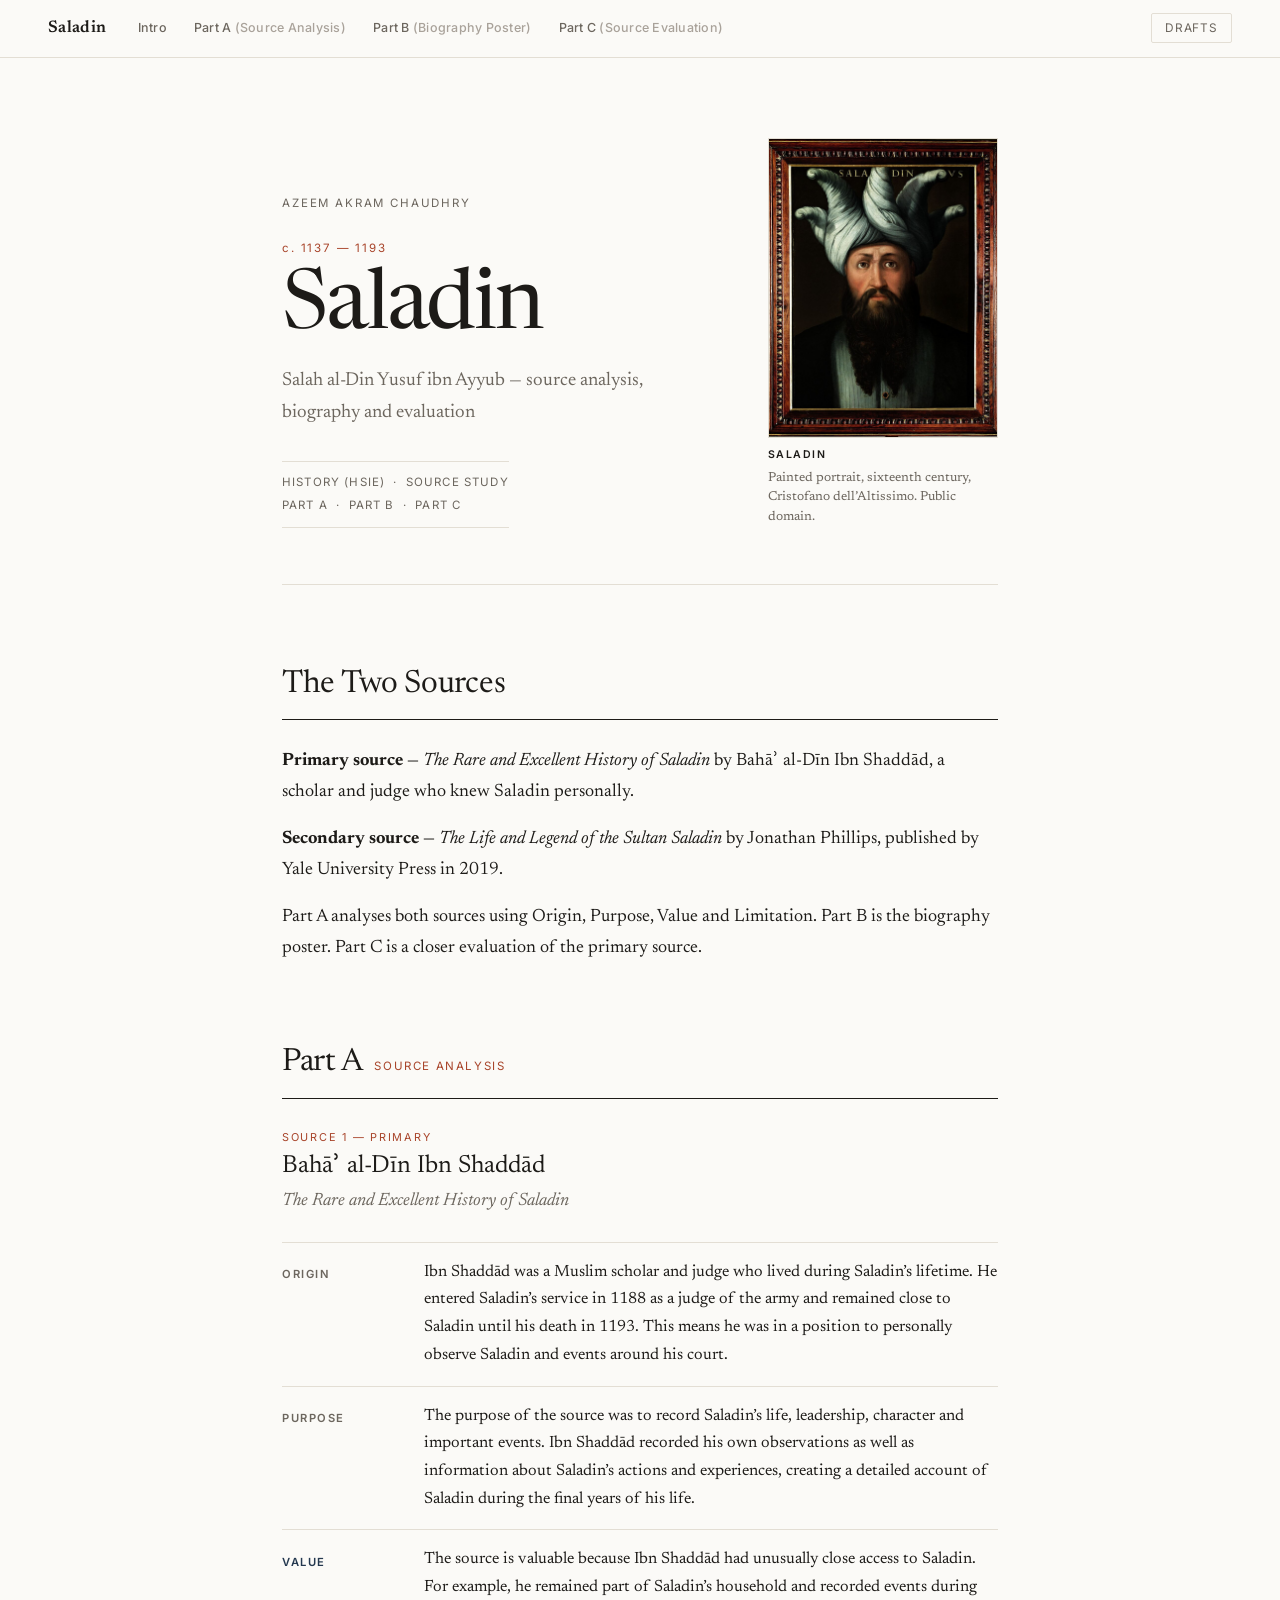
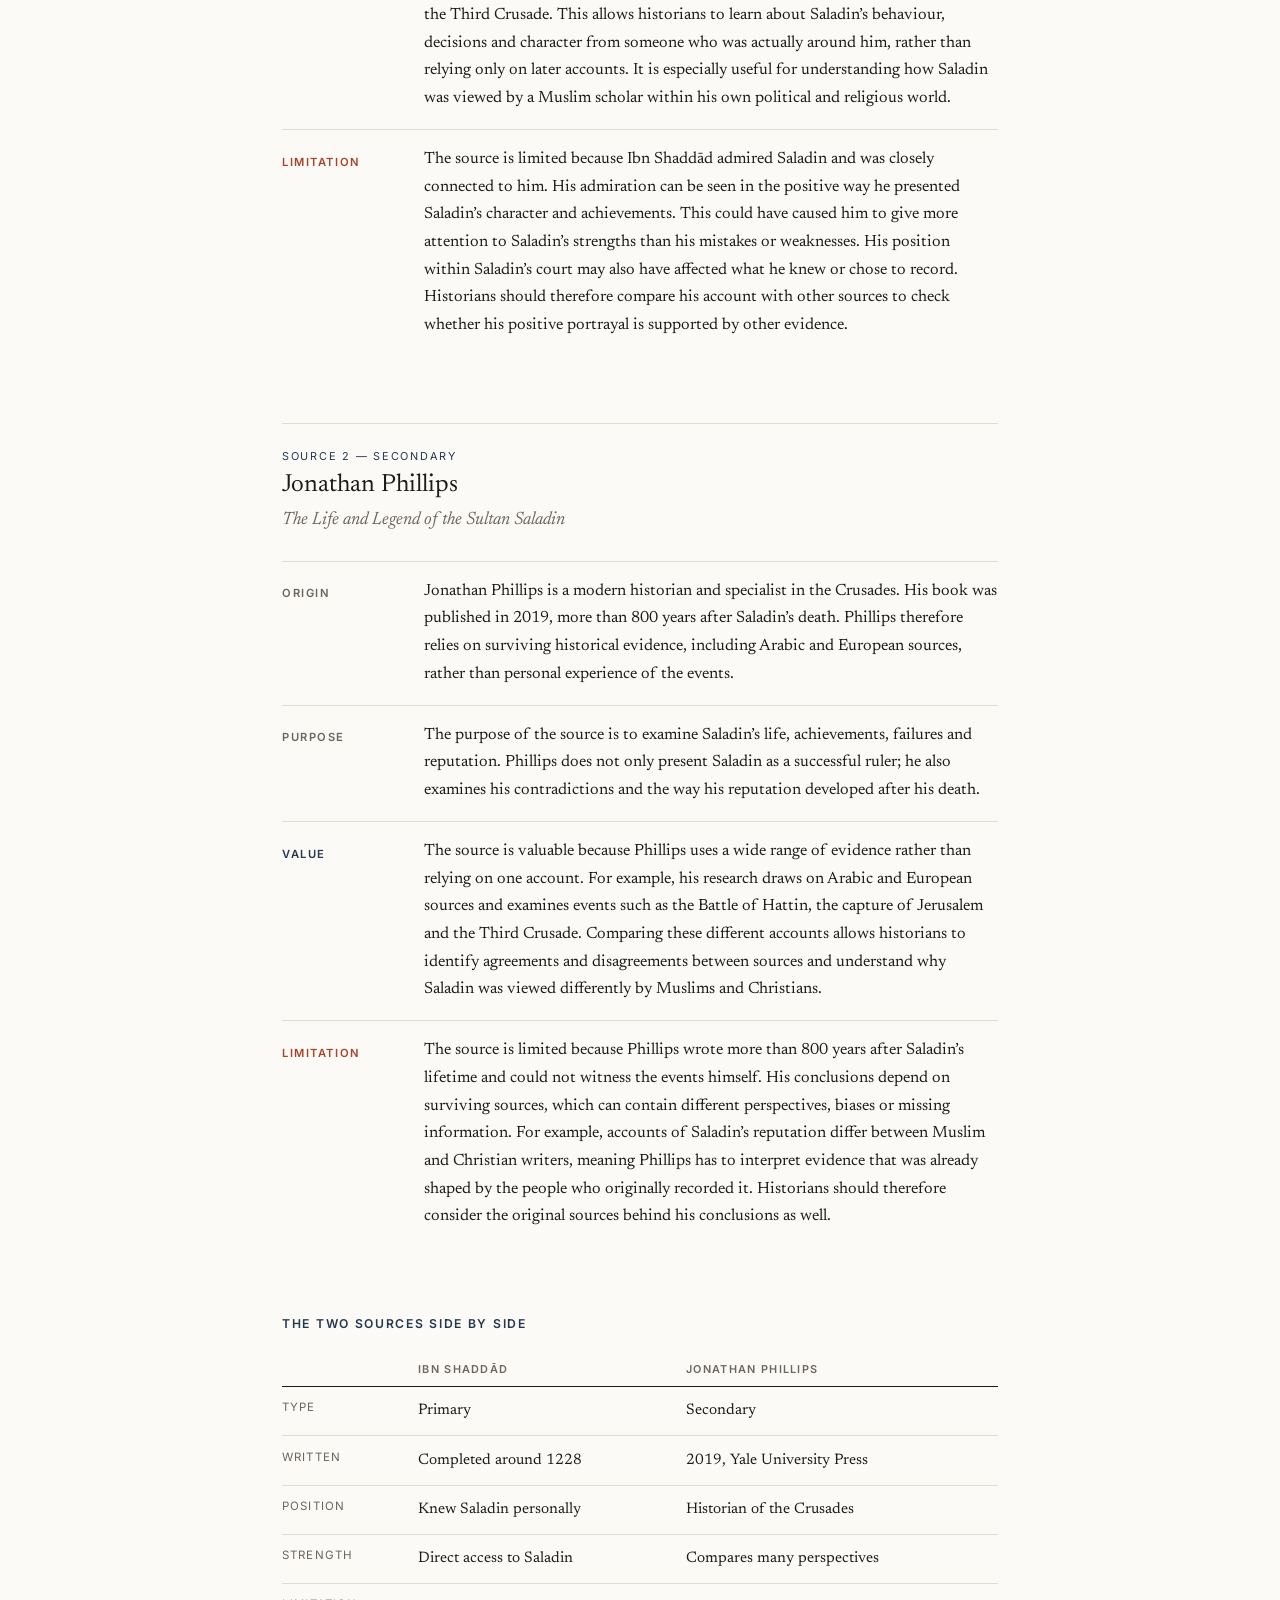
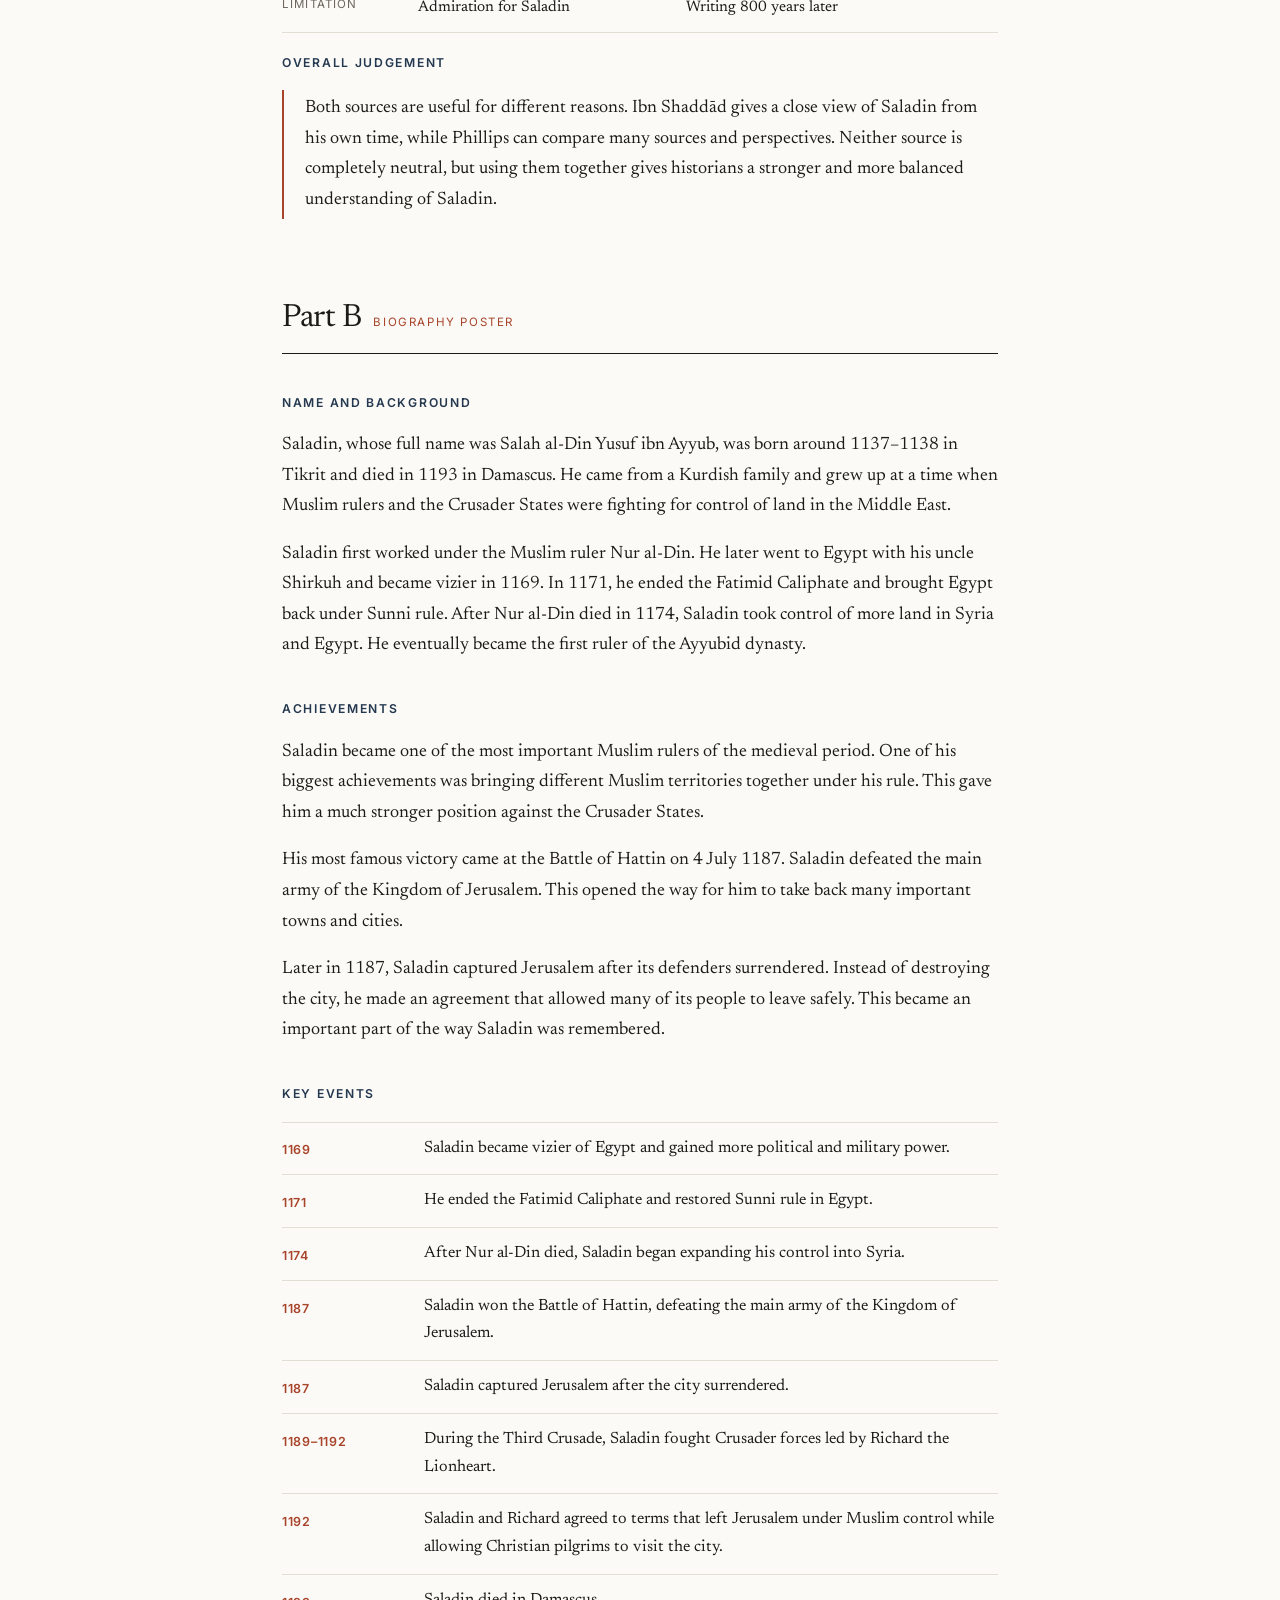
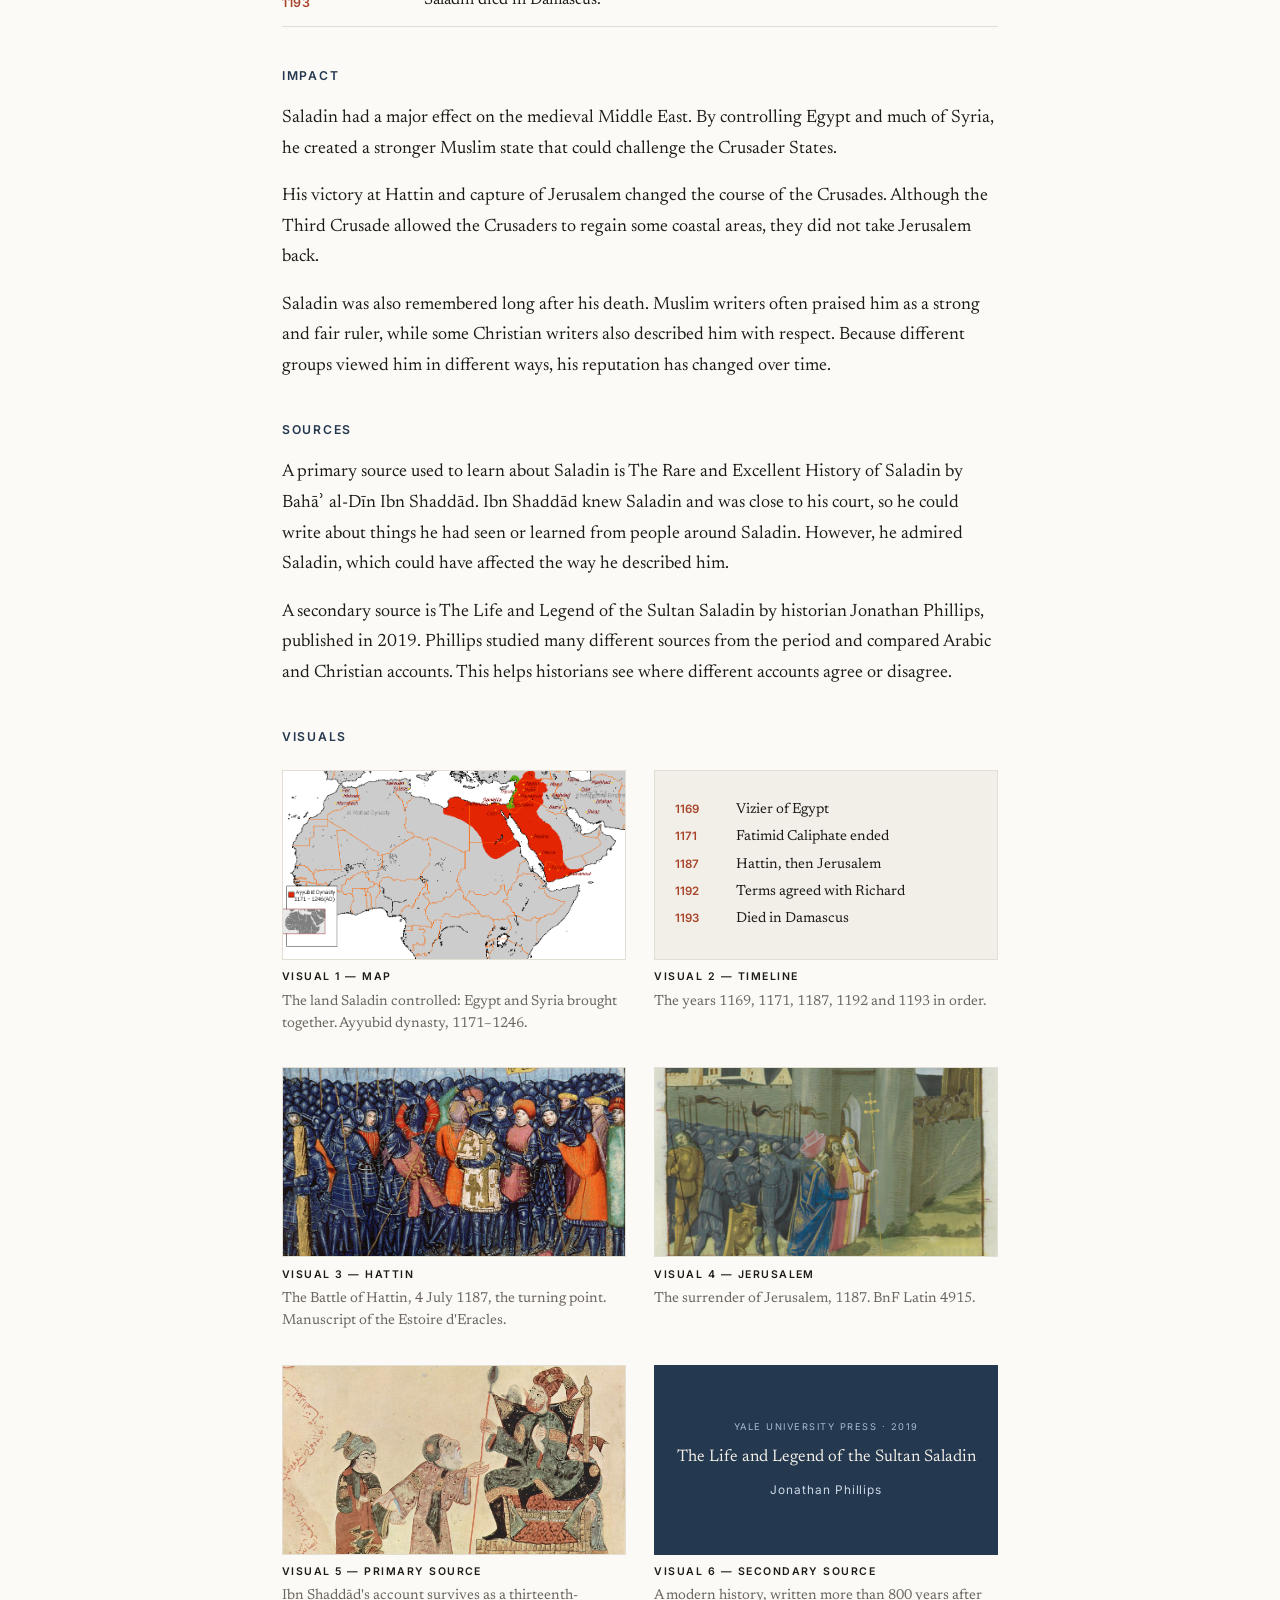
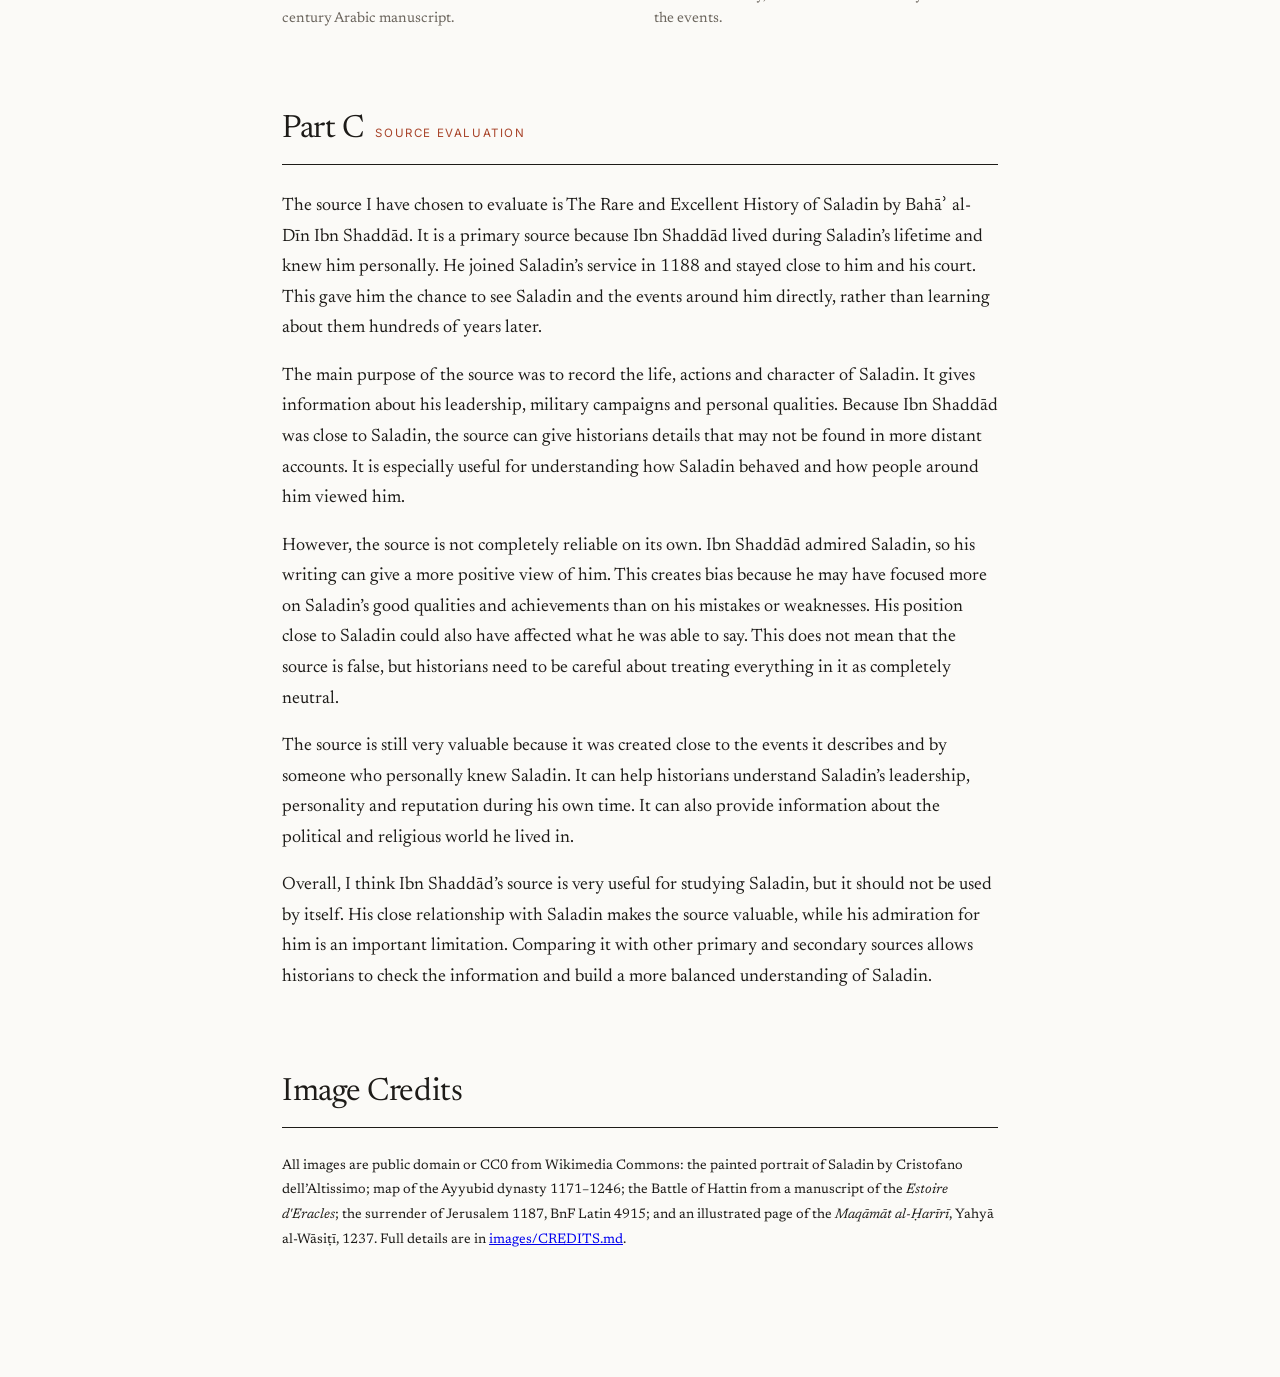
==== commit 36d1a546: "Part A: new OPVL text for both sources, added honestly as v5.0 after the handed-in draft Co-Authored" ====
--- a/index.html
+++ b/index.html
@@ -238,19 +238,40 @@
 .chk-bar i{display:block;height:100%;background:#3b7a4b;}
 
 /* VERSION HISTORY */
+.vwrap{display:flex;gap:2.4rem;align-items:flex-start;}
+.vrail{flex:0 0 14.5rem;display:flex;flex-direction:column;gap:.3rem;
+  border-right:1px solid #ededea;padding-right:1.4rem;}
+.vrail-h{font-size:.66rem;letter-spacing:.14em;text-transform:uppercase;color:#9a978f;margin-bottom:.5rem;}
+.vrail-note{font-size:.66rem;color:#9a978f;line-height:1.6;margin-top:.5rem;}
+.vplay{margin-top:1.4rem;font-family:inherit;font-size:.72rem;text-align:left;
+  background:#fff;border:1px solid #d9d6ce;color:#26241f;padding:.55rem .7rem;cursor:pointer;}
+.vplay:hover{border-color:#a8442a;color:#a8442a;}
+.vmain{flex:1;min-width:0;}
+@media(max-width:820px){
+  .vwrap{flex-direction:column;}
+  .vrail{flex:1 1 auto;width:100%;border-right:none;border-bottom:1px solid #ededea;
+    padding-right:0;padding-bottom:1.2rem;margin-bottom:1.4rem;}
+}
 .vtabs{display:flex;flex-wrap:wrap;gap:.5rem;margin-bottom:1.6rem;}
 .vtab{
-  font-family:inherit;font-size:.76rem;background:#fff;border:1px solid #e2e2dc;
-  color:#6f6c66;padding:.45rem .85rem;cursor:pointer;
-}
-.vtab:hover{border-color:#c9c6bd;color:#26241f;}
-.vtab.on{background:#2c2a25;border-color:#2c2a25;color:#fff;}
+  display:flex;align-items:baseline;gap:.5rem;text-align:left;width:100%;
+  font-family:ui-monospace,SFMono-Regular,Menlo,monospace;font-size:.72rem;
+  background:none;border:none;border-left:2px solid transparent;
+  color:#6f6c66;padding:.45rem .6rem;cursor:pointer;
+}
+.vtab b{font-weight:500;color:#26241f;}
+.vtab span{flex:1;white-space:nowrap;}
+.vtab i{font-style:normal;font-size:.66rem;color:#b5b2aa;}
+.vtab:hover{background:#f6f5f1;color:#26241f;}
+.vtab.on{background:#f4f2ed;border-left-color:#a8442a;color:#26241f;}
+.vtab.on b{color:#a8442a;}
 .v-meta{display:flex;align-items:baseline;gap:.9rem;flex-wrap:wrap;font-size:.78rem;margin-bottom:.5rem;}
 .v-meta .v-tag{color:#a8442a;}
 .v-meta .v-name{color:#26241f;}
 .v-meta .v-date{color:#9a978f;}
 .v-note{font-size:.78rem;color:#6f6c66;line-height:1.75;max-width:78ch;margin-bottom:1.4rem;}
 .vbar{display:flex;align-items:center;gap:1.2rem;flex-wrap:wrap;margin-bottom:1rem;}
+.vbar .vhl{margin-left:auto;}
 .vstage{display:flex;align-items:center;gap:.7rem;font-size:.74rem;color:#6f6c66;}
 .varr{
   font-family:inherit;font-size:.7rem;background:#fff;border:1px solid #e2e2dc;
@@ -279,13 +300,12 @@
 .d-fix{background:#e0ecf7;color:#254f75;box-shadow:inset 0 -1px 0 #a9c6e0;}
 .d-del{background:#fbe4df;color:#8d3220;text-decoration:line-through;text-decoration-color:#c96a51;}
 .d-line{display:inline-block;width:100%;border-left:3px solid rgba(0,0,0,.14);padding-left:.5rem;margin-left:-.5rem;}
-.vplay{margin-left:auto;}
-.vplay+.vhl{margin-left:.5rem;}
 .vp{display:none;position:fixed;inset:0;background:rgba(28,26,22,.55);z-index:600;padding:2.5vh 3vw;}
 .vp.open{display:flex;align-items:center;justify-content:center;}
 .vp-box{background:#fff;border:1px solid #e2e2dc;width:min(900px,100%);max-height:95vh;display:flex;flex-direction:column;}
 .vp-head{display:flex;align-items:center;justify-content:space-between;gap:1rem;
   padding:.85rem 1.1rem;border-bottom:1px solid #ededea;font-size:.8rem;color:#26241f;}
+.v-when{color:#9a978f;}
 .vp-stage{margin-left:auto;margin-right:1rem;font-family:ui-monospace,SFMono-Regular,Menlo,monospace;font-size:.7rem;color:#a8442a;letter-spacing:.02em;}
 .vp-x{font-family:inherit;font-size:.74rem;background:none;border:1px solid #e2e2dc;color:#6f6c66;padding:.3rem .7rem;cursor:pointer;}
 .vp-x:hover{border-color:#c9c6bd;color:#26241f;}
@@ -363,19 +383,19 @@
 
       <div class="opvl">
         <h4>ORIGIN</h4>
-        <p>The source was written by Bahāʾ al-Dīn Ibn Shaddād, a Muslim scholar and judge who lived during Saladin’s lifetime. He joined Saladin’s circle after the capture of Jerusalem and remained close to him. Ibn Shaddād completed his work around 1228, using his own experiences as well as information from other people.</p>
+        <p>Ibn Shaddād was a Muslim scholar and judge who lived during Saladin’s lifetime. He entered Saladin’s service in 1188 as a judge of the army and remained close to Saladin until his death in 1193. This means he was in a position to personally observe Saladin and events around his court.</p>
       </div>
       <div class="opvl">
         <h4>PURPOSE</h4>
-        <p>Ibn Shaddād wrote about Saladin’s life, achievements and character. He recorded important events and also described his own experiences with Saladin. The source helped preserve the memory of Saladin and the way he was viewed by people close to him.</p>
+        <p>The purpose of the source was to record Saladin’s life, leadership, character and important events. Ibn Shaddād recorded his own observations as well as information about Saladin’s actions and experiences, creating a detailed account of Saladin during the final years of his life.</p>
       </div>
       <div class="opvl v">
         <h4>VALUE</h4>
-        <p>The source is valuable because Ibn Shaddād had direct access to Saladin and the people around him. This gives historians information about Saladin’s personality, decisions and actions that may not appear in more distant accounts. It also gives us a perspective from someone living within Saladin’s Muslim political and religious world.</p>
+        <p>The source is valuable because Ibn Shaddād had unusually close access to Saladin. For example, he remained part of Saladin’s household and recorded events during the Third Crusade. This allows historians to learn about Saladin’s behaviour, decisions and character from someone who was actually around him, rather than relying only on later accounts. It is especially useful for understanding how Saladin was viewed by a Muslim scholar within his own political and religious world.</p>
       </div>
       <div class="opvl l">
         <h4>LIMITATION</h4>
-        <p>Ibn Shaddād clearly admired Saladin, so his account is not completely neutral. His positive view may have influenced what he chose to include and how he described Saladin. However, this does not make the source useless. It is still valuable when compared with other accounts.</p>
+        <p>The source is limited because Ibn Shaddād admired Saladin and was closely connected to him. His admiration can be seen in the positive way he presented Saladin’s character and achievements. This could have caused him to give more attention to Saladin’s strengths than his mistakes or weaknesses. His position within Saladin’s court may also have affected what he knew or chose to record. Historians should therefore compare his account with other sources to check whether his positive portrayal is supported by other evidence.</p>
       </div>
     </div>
 
@@ -385,19 +405,19 @@
 
       <div class="opvl">
         <h4>ORIGIN</h4>
-        <p>This source was written by historian Jonathan Phillips and published by Yale University Press in 2019. Phillips is a historian who specialises in the Crusades. Unlike Ibn Shaddād, he did not witness Saladin’s life. Instead, he studied a wide range of surviving sources and previous historical research.</p>
+        <p>Jonathan Phillips is a modern historian and specialist in the Crusades. His book was published in 2019, more than 800 years after Saladin’s death. Phillips therefore relies on surviving historical evidence, including Arabic and European sources, rather than personal experience of the events.</p>
       </div>
       <div class="opvl">
         <h4>PURPOSE</h4>
-        <p>Phillips aimed to examine Saladin’s life and the reputation he developed during and after his lifetime. He looks at Saladin’s achievements, failures and contradictions rather than presenting him as simply a heroic figure.</p>
+        <p>The purpose of the source is to examine Saladin’s life, achievements, failures and reputation. Phillips does not only present Saladin as a successful ruler; he also examines his contradictions and the way his reputation developed after his death.</p>
       </div>
       <div class="opvl v">
         <h4>VALUE</h4>
-        <p>The source is valuable because Phillips compares evidence from different perspectives, including Arabic, Western and Eastern Christian sources. This allows him to identify disagreements between accounts and consider why Saladin was described differently by different groups.</p>
+        <p>The source is valuable because Phillips uses a wide range of evidence rather than relying on one account. For example, his research draws on Arabic and European sources and examines events such as the Battle of Hattin, the capture of Jerusalem and the Third Crusade. Comparing these different accounts allows historians to identify agreements and disagreements between sources and understand why Saladin was viewed differently by Muslims and Christians.</p>
       </div>
       <div class="opvl l">
         <h4>LIMITATION</h4>
-        <p>Phillips was writing more than 800 years after Saladin, so he could not witness the events himself. His interpretation depends on sources that may already contain bias or missing information. His work is therefore useful for understanding the evidence, but it should still be compared with primary sources.</p>
+        <p>The source is limited because Phillips wrote more than 800 years after Saladin’s lifetime and could not witness the events himself. His conclusions depend on surviving sources, which can contain different perspectives, biases or missing information. For example, accounts of Saladin’s reputation differ between Muslim and Christian writers, meaning Phillips has to interpret evidence that was already shaped by the people who originally recorded it. Historians should therefore consider the original sources behind his conclusions as well.</p>
       </div>
     </div>
 
@@ -542,7 +562,7 @@
   <div class="dwrap">
     <!-- RAW DRAFTS -->
     <div id="d-raw" class="dpage show">
-      <p class="dnote">This is the raw text of the assignment exactly as it was written and submitted, with no formatting and no images. The Visuals section is listed in words here, the way it was written in the draft.</p>
+      <p class="dnote">This is the raw text of the assignment with no formatting and no images. The Visuals section is listed in words here, the way it was written in the draft. One change since it was handed in: the eight OPVL paragraphs in Part A were rewritten on 20 September, so this text matches v5.0 in the version history, not the v4.0 that was submitted.</p>
 
       <div class="dfile">
         <div class="dfile-h">part-a.txt</div>
@@ -553,32 +573,32 @@
 Primary Source
 
 Origin:
-The source was written by Bahāʾ al-Dīn Ibn Shaddād, a Muslim scholar and judge who lived during Saladin’s lifetime. He joined Saladin’s circle after the capture of Jerusalem and remained close to him. Ibn Shaddād completed his work around 1228, using his own experiences as well as information from other people.
+Ibn Shaddād was a Muslim scholar and judge who lived during Saladin’s lifetime. He entered Saladin’s service in 1188 as a judge of the army and remained close to Saladin until his death in 1193. This means he was in a position to personally observe Saladin and events around his court.
 
 Purpose:
-Ibn Shaddād wrote about Saladin’s life, achievements and character. He recorded important events and also described his own experiences with Saladin. The source helped preserve the memory of Saladin and the way he was viewed by people close to him.
+The purpose of the source was to record Saladin’s life, leadership, character and important events. Ibn Shaddād recorded his own observations as well as information about Saladin’s actions and experiences, creating a detailed account of Saladin during the final years of his life.
 
 Value:
-The source is valuable because Ibn Shaddād had direct access to Saladin and the people around him. This gives historians information about Saladin’s personality, decisions and actions that may not appear in more distant accounts. It also gives us a perspective from someone living within Saladin’s Muslim political and religious world.
+The source is valuable because Ibn Shaddād had unusually close access to Saladin. For example, he remained part of Saladin’s household and recorded events during the Third Crusade. This allows historians to learn about Saladin’s behaviour, decisions and character from someone who was actually around him, rather than relying only on later accounts. It is especially useful for understanding how Saladin was viewed by a Muslim scholar within his own political and religious world.
 
 Limitation:
-Ibn Shaddād clearly admired Saladin, so his account is not completely neutral. His positive view may have influenced what he chose to include and how he described Saladin. However, this does not make the source useless. It is still valuable when compared with other accounts.
+The source is limited because Ibn Shaddād admired Saladin and was closely connected to him. His admiration can be seen in the positive way he presented Saladin’s character and achievements. This could have caused him to give more attention to Saladin’s strengths than his mistakes or weaknesses. His position within Saladin’s court may also have affected what he knew or chose to record. Historians should therefore compare his account with other sources to check whether his positive portrayal is supported by other evidence.
 
 Source 2: Jonathan Phillips
 The Life and Legend of the Sultan Saladin
 Secondary Source
 
 Origin:
-This source was written by historian Jonathan Phillips and published by Yale University Press in 2019. Phillips is a historian who specialises in the Crusades. Unlike Ibn Shaddād, he did not witness Saladin’s life. Instead, he studied a wide range of surviving sources and previous historical research.
+Jonathan Phillips is a modern historian and specialist in the Crusades. His book was published in 2019, more than 800 years after Saladin’s death. Phillips therefore relies on surviving historical evidence, including Arabic and European sources, rather than personal experience of the events.
 
 Purpose:
-Phillips aimed to examine Saladin’s life and the reputation he developed during and after his lifetime. He looks at Saladin’s achievements, failures and contradictions rather than presenting him as simply a heroic figure.
+The purpose of the source is to examine Saladin’s life, achievements, failures and reputation. Phillips does not only present Saladin as a successful ruler; he also examines his contradictions and the way his reputation developed after his death.
 
 Value:
-The source is valuable because Phillips compares evidence from different perspectives, including Arabic, Western and Eastern Christian sources. This allows him to identify disagreements between accounts and consider why Saladin was described differently by different groups.
+The source is valuable because Phillips uses a wide range of evidence rather than relying on one account. For example, his research draws on Arabic and European sources and examines events such as the Battle of Hattin, the capture of Jerusalem and the Third Crusade. Comparing these different accounts allows historians to identify agreements and disagreements between sources and understand why Saladin was viewed differently by Muslims and Christians.
 
 Limitation:
-Phillips was writing more than 800 years after Saladin, so he could not witness the events himself. His interpretation depends on sources that may already contain bias or missing information. His work is therefore useful for understanding the evidence, but it should still be compared with primary sources.
+The source is limited because Phillips wrote more than 800 years after Saladin’s lifetime and could not witness the events himself. His conclusions depend on surviving sources, which can contain different perspectives, biases or missing information. For example, accounts of Saladin’s reputation differ between Muslim and Christian writers, meaning Phillips has to interpret evidence that was already shaped by the people who originally recorded it. Historians should therefore consider the original sources behind his conclusions as well.
 
 Overall Judgement
 Both sources are useful for different reasons. Ibn Shaddād gives a close view of Saladin from his own time, while Phillips can compare many sources and perspectives. Neither source is completely neutral, but using them together gives historians a stronger and more balanced understanding of Saladin.</pre>
@@ -668,40 +688,47 @@
 
     <!-- VERSION HISTORY -->
     <div id="d-ver" class="dpage">
-      <p class="dnote">Here is every draft I saved while writing this, from the first page of notes to the one I handed in. If you click the highlighting button you can see what I added, what I reworded and what I ended up cutting each time.</p>
-
-      <div class="vtabs">
-        <button class="vtab" onclick="vShow(1)">v1.0 First Notes</button>
-        <button class="vtab" onclick="vShow(2)">v2.0 Taking Shape</button>
-        <button class="vtab" onclick="vShow(3)">v3.0 Almost There</button>
-        <button class="vtab on" onclick="vShow(4)">v4.0 Final</button>
-      </div>
-
-      <div id="v-meta" class="v-meta"></div>
-      <p id="v-note" class="v-note"></p>
-
-      <div class="vbar">
-        <div class="vstage">
-          <button id="v-prev" class="varr" onclick="vStage(-1)">&#9664;</button>
-          <span id="v-stage-label"></span>
-          <button id="v-next" class="varr" onclick="vStage(1)">&#9654;</button>
+      <p class="dnote">Here is every draft I saved while writing this, from the first page of notes to the one I handed in. Pick a draft on the left, step through it part by part, and turn the highlighting on to see what I added, reworded or cut. v5.0 came after the hand in: I went back and rewrote the OPVL paragraphs in Part A, so that wording is not in any of the earlier drafts.</p>
+
+      <div class="vwrap">
+        <div class="vrail">
+          <span class="vrail-h">Drafts</span>
+          <button class="vtab" onclick="vShow(1)"><b>v1.0</b><span>First Notes</span><i>20 Aug</i></button>
+          <button class="vtab" onclick="vShow(2)"><b>v2.0</b><span>Taking Shape</span><i>26 Aug</i></button>
+          <button class="vtab" onclick="vShow(3)"><b>v3.0</b><span>Almost There</span><i>3 Sep</i></button>
+          <button class="vtab" onclick="vShow(4)"><b>v4.0</b><span>Handed In</span><i>11 Sep</i></button>
+          <button class="vtab on" onclick="vShow(5)"><b>v5.0</b><span>OPVL Rewrite</span><i>20 Sep</i></button>
+          <button class="vplay" onclick="vpOpen()">&#9654; Watch it being written</button>
+          <span class="vrail-note">Types all five drafts out from scratch, backspaces and all.</span>
         </div>
-        <button id="v-play" class="vhl vplay" onclick="vpOpen()">Watch it being written</button>
-        <button id="v-hl" class="vhl" onclick="vToggleHL()"></button>
-      </div>
-
-      <div id="v-legend" class="vlegend">
-        <span class="lg"><i class="sw d-add"></i>New writing</span>
-        <span class="lg"><i class="sw d-rew"></i>Reworded</span>
-        <span class="lg"><i class="sw d-fix"></i>Spelling, dates and names fixed</span>
-        <span class="lg"><i class="sw d-del"></i>Cut out</span>
-        <span class="lg"><i class="sw sw-same"></i>Kept from last draft</span>
-      </div>
-      <div id="v-sum" class="vsum"></div>
-
-      <div class="dfile">
-        <div class="dfile-h" id="v-file"></div>
-        <pre id="v-body"></pre>
+
+        <div class="vmain">
+          <div id="v-meta" class="v-meta"></div>
+          <p id="v-note" class="v-note"></p>
+
+          <div class="vbar">
+            <div class="vstage">
+              <button id="v-prev" class="varr" onclick="vStage(-1)">&#9664;</button>
+              <span id="v-stage-label"></span>
+              <button id="v-next" class="varr" onclick="vStage(1)">&#9654;</button>
+            </div>
+            <button id="v-hl" class="vhl" onclick="vToggleHL()"></button>
+          </div>
+
+          <div id="v-legend" class="vlegend">
+            <span class="lg"><i class="sw d-add"></i>New writing</span>
+            <span class="lg"><i class="sw d-rew"></i>Reworded</span>
+            <span class="lg"><i class="sw d-fix"></i>Spelling, dates and names fixed</span>
+            <span class="lg"><i class="sw d-del"></i>Cut out</span>
+            <span class="lg"><i class="sw sw-same"></i>Kept from last draft</span>
+          </div>
+          <div id="v-sum" class="vsum"></div>
+
+          <div class="dfile">
+            <div class="dfile-h" id="v-file"></div>
+            <pre id="v-body"></pre>
+          </div>
+        </div>
       </div>
 
       <!-- TYPING REPLAY -->
@@ -764,10 +791,11 @@
 }
 /* VERSION HISTORY DATA */
 const VMETA = {
-  1:{tag:'v1.0', name:'First Notes',   date:'19 August 2026' ,  note:'This is just me getting the facts down before I forgot them. Dot points, half sentences, a few names spelt wrong. I only had Part A roughed out at this point.'},
+  1:{tag:'v1.0', name:'First Notes',   date:'20 August 2026' ,  note:'This is just me getting the facts down before I forgot them. Dot points, half sentences, a few names spelt wrong. I only had Part A roughed out at this point.'},
   2:{tag:'v2.0', name:'Taking Shape',  date:'26 August 2026' ,  note:'I turned the notes into proper paragraphs and split Part A into Origin, Purpose, Value and Limitation like the criteria asks. It still reads pretty blunt here and Part C is only a few lines.'},
   3:{tag:'v3.0', name:'Almost There',  date:'3 September 2026',  note:'Nearly there. I went back and fixed the dates I had wrong, wrote out the Visuals list for the poster, and rewrote the judgement paragraphs so they actually answer the question instead of just describing the sources.'},
-  4:{tag:'v4.0', name:'Final',         date:'11 September 2026', note:'This is the one I handed in. I tightened the wording, used full names and book titles properly, and made sure every section was finished.'}
+  4:{tag:'v4.0', name:'Handed In',     date:'11 September 2026', note:'This is the one I handed in. I tightened the wording, used full names and book titles properly, and made sure every section was finished.'},
+  5:{tag:'v5.0', name:'OPVL Rewrite',  date:'20 September 2026', note:'Latest update, done after I had already handed the assignment in. I rewrote all eight OPVL paragraphs in Part A so they give proper examples and say what the source means for historians. Nothing else changed, and none of this wording was in the earlier drafts.'}
 };
 
 const VTEXT = {
@@ -946,7 +974,7 @@
 Primary Source
 
 Origin:
-The source was written by Bahāʾ al-Dīn Ibn Shaddād, a Muslim scholar and judge who lived during Saladin’s lifetime. He joined Saladin’s circle after the capture of Jerusalem and remained close to him. Ibn Shaddād completed his work around 1228, using his own experiences as well as information from other people.
+Ibn Shaddād was a Muslim scholar and judge who lived during Saladin’s lifetime. He entered Saladin’s service in 1188 as a judge of the army and remained close to Saladin until his death in 1193. This means he was in a position to personally observe Saladin and events around his court.
 
 Purpose:
 Ibn Shaddād wrote about Saladin’s life, achievements and character. He recorded important events and also described his own experiences with Saladin. The source helped preserve the memory of Saladin.
@@ -962,10 +990,10 @@
 Secondary Source
 
 Origin:
-This source was written by historian Jonathan Phillips and published by Yale University Press in 2019. Phillips is a historian who specialises in the Crusades. Unlike Ibn Shaddād, he did not witness Saladin’s life. Instead, he studied a wide range of surviving sources and previous historical research.
+Jonathan Phillips is a modern historian and specialist in the Crusades. His book was published in 2019, more than 800 years after Saladin’s death. Phillips therefore relies on surviving historical evidence, including Arabic and European sources, rather than personal experience of the events.
 
 Purpose:
-Phillips aimed to examine Saladin’s life and the reputation he developed during and after his lifetime. He looks at Saladin’s achievements, failures and contradictions rather than presenting him as simply a heroic figure.
+The purpose of the source is to examine Saladin’s life, achievements, failures and reputation. Phillips does not only present Saladin as a successful ruler; he also examines his contradictions and the way his reputation developed after his death.
 
 Value:
 The source is valuable because Phillips compares evidence from different perspectives, including Arabic, Western and Eastern Christian sources. This allows him to identify disagreements between accounts.
@@ -1031,20 +1059,53 @@
 }
 };
 
-const VSTATE = {1:{stage:2,hl:false},2:{stage:2,hl:false},3:{stage:2,hl:false},4:{stage:2,hl:false}};
+const VSTATE = {1:{stage:2,hl:false},2:{stage:2,hl:false},3:{stage:2,hl:false},4:{stage:2,hl:false},5:{stage:2,hl:false}};
 const VSTAGE = [
   {label:'Part A written',       keys:['a']},
   {label:'Part B added',         keys:['a','b']},
-  {label:'Part C added — complete', keys:['a','b','c']}
+  {label:'Part C added', keys:['a','b','c']}
 ];
 
 function vFinal(k){
   const el=document.getElementById('rp-'+k);
   return el?el.textContent.replace(/\s+$/,''):'';
 }
-function vGet(n,k){ return n===4?vFinal(k):VTEXT[n][k]; }
+/* the OPVL paragraphs were only rewritten in v5.0, so v4.0 keeps the wording that was handed in */
+const V4_OPVL=[
+["Ibn Shaddād was a Muslim scholar and judge who lived during Saladin’s lifetime. He entered Saladin’s service in 1188 as a judge of the army and remained close to Saladin until his death in 1193. This means he was in a position to personally observe Saladin and events around his court.",
+ "The source was written by Bahāʾ al-Dīn Ibn Shaddād, a Muslim scholar and judge who lived during Saladin’s lifetime. He joined Saladin’s circle after the capture of Jerusalem and remained close to him. Ibn Shaddād completed his work around 1228, using his own experiences as well as information from other people."],
+["The purpose of the source was to record Saladin’s life, leadership, character and important events. Ibn Shaddād recorded his own observations as well as information about Saladin’s actions and experiences, creating a detailed account of Saladin during the final years of his life.",
+ "Ibn Shaddād wrote about Saladin’s life, achievements and character. He recorded important events and also described his own experiences with Saladin. The source helped preserve the memory of Saladin and the way he was viewed by people close to him."],
+["The source is valuable because Ibn Shaddād had unusually close access to Saladin. For example, he remained part of Saladin’s household and recorded events during the Third Crusade. This allows historians to learn about Saladin’s behaviour, decisions and character from someone who was actually around him, rather than relying only on later accounts. It is especially useful for understanding how Saladin was viewed by a Muslim scholar within his own political and religious world.",
+ "The source is valuable because Ibn Shaddād had direct access to Saladin and the people around him. This gives historians information about Saladin’s personality, decisions and actions that may not appear in more distant accounts. It also gives us a perspective from someone living within Saladin’s Muslim political and religious world."],
+["The source is limited because Ibn Shaddād admired Saladin and was closely connected to him. His admiration can be seen in the positive way he presented Saladin’s character and achievements. This could have caused him to give more attention to Saladin’s strengths than his mistakes or weaknesses. His position within Saladin’s court may also have affected what he knew or chose to record. Historians should therefore compare his account with other sources to check whether his positive portrayal is supported by other evidence.",
+ "Ibn Shaddād clearly admired Saladin, so his account is not completely neutral. His positive view may have influenced what he chose to include and how he described Saladin. However, this does not make the source useless. It is still valuable when compared with other accounts."],
+["Jonathan Phillips is a modern historian and specialist in the Crusades. His book was published in 2019, more than 800 years after Saladin’s death. Phillips therefore relies on surviving historical evidence, including Arabic and European sources, rather than personal experience of the events.",
+ "This source was written by historian Jonathan Phillips and published by Yale University Press in 2019. Phillips is a historian who specialises in the Crusades. Unlike Ibn Shaddād, he did not witness Saladin’s life. Instead, he studied a wide range of surviving sources and previous historical research."],
+["The purpose of the source is to examine Saladin’s life, achievements, failures and reputation. Phillips does not only present Saladin as a successful ruler; he also examines his contradictions and the way his reputation developed after his death.",
+ "Phillips aimed to examine Saladin’s life and the reputation he developed during and after his lifetime. He looks at Saladin’s achievements, failures and contradictions rather than presenting him as simply a heroic figure."],
+["The source is valuable because Phillips uses a wide range of evidence rather than relying on one account. For example, his research draws on Arabic and European sources and examines events such as the Battle of Hattin, the capture of Jerusalem and the Third Crusade. Comparing these different accounts allows historians to identify agreements and disagreements between sources and understand why Saladin was viewed differently by Muslims and Christians.",
+ "The source is valuable because Phillips compares evidence from different perspectives, including Arabic, Western and Eastern Christian sources. This allows him to identify disagreements between accounts and consider why Saladin was described differently by different groups."],
+["The source is limited because Phillips wrote more than 800 years after Saladin’s lifetime and could not witness the events himself. His conclusions depend on surviving sources, which can contain different perspectives, biases or missing information. For example, accounts of Saladin’s reputation differ between Muslim and Christian writers, meaning Phillips has to interpret evidence that was already shaped by the people who originally recorded it. Historians should therefore consider the original sources behind his conclusions as well.",
+ "Phillips was writing more than 800 years after Saladin, so he could not witness the events himself. His interpretation depends on sources that may already contain bias or missing information. His work is therefore useful for understanding the evidence, but it should still be compared with primary sources."]
+];
+function vHanded(k){
+  let t=vFinal(k);
+  if(k==='a')V4_OPVL.forEach(p=>{t=t.replace(p[0],p[1]);});
+  return t;
+}
+function vGet(n,k){ return n===5?vFinal(k):(n===4?vHanded(k):VTEXT[n][k]); }
 
 const VPART={a:'Part A',b:'Part B',c:'Part C'};
+/* when I actually sat down and did each part of each draft */
+const VTIME={
+  1:{a:'18 Aug', b:'19 Aug', c:'20 Aug'},
+  2:{a:'24 Aug', b:'25 Aug', c:'26 Aug'},
+  3:{a:'1 Sep',  b:'2 Sep',  c:'3 Sep'},
+  4:{a:'9 Sep',  b:'10 Sep', c:'11 Sep'},
+  5:{a:'20 Sep', b:'20 Sep', c:'20 Sep'}
+};
+function vStamp(n,part){return (VTIME[n]&&VTIME[n][part])||'';}
 function vLines(n,stage){
   let out=[];
   VSTAGE[stage].keys.forEach((k,i)=>{
@@ -1220,8 +1281,10 @@
   document.getElementById('v-meta').innerHTML =
     '<span class="v-tag">'+m.tag+'</span><span class="v-name">'+m.name+'</span><span class="v-date">'+m.date+'</span>';
   document.getElementById('v-note').textContent = m.note;
+  const stKey=VSTAGE[st.stage].keys[VSTAGE[st.stage].keys.length-1];
   document.getElementById('v-stage-label').innerHTML =
-    '<strong>Stage '+(st.stage+1)+' / '+VSTAGE.length+'</strong> · '+VSTAGE[st.stage].label;
+    '<strong>Stage '+(st.stage+1)+' of '+VSTAGE.length+'</strong> · '+VSTAGE[st.stage].label
+    +' <span class="v-when">'+vStamp(n,stKey)+'</span>';
   document.getElementById('v-prev').disabled = st.stage===0;
   document.getElementById('v-next').disabled = st.stage===VSTAGE.length-1;
   const btn=document.getElementById('v-hl');
@@ -1238,19 +1301,19 @@
   sum.style.display = st.hl?'flex':'none';
   if(st.hl){
     const t=res.tally, bits=[];
-    if(t.add)bits.push('<span class="s-add">'+t.add+' words added</span>');
+    if(t.add)bits.push('<span class="s-add">'+t.add+(t.add===1?' word added':' words added')+'</span>');
     if(t.rew)bits.push('<span class="s-rew">'+t.rew+' reworded</span>');
     if(t.fix)bits.push('<span class="s-fix">'+t.fix+' fixed</span>');
     if(t.cut)bits.push('<span class="s-cut">'+t.cut+' cut</span>');
-    if(n===1)bits.push('<span class="s-add">'+t.lines+' new lines</span>');
-    else if(t.gone)bits.push('<span class="s-cut">'+t.gone+' lines removed</span>');
+    if(n===1)bits.push('<span class="s-add">'+t.lines+(t.lines===1?' new line':' new lines')+'</span>');
+    else if(t.gone)bits.push('<span class="s-cut">'+t.gone+(t.gone===1?' line removed':' lines removed')+'</span>');
     sum.innerHTML=(n===1?'Everything here is new, this is where the assignment started.  '
                         :'Against '+VMETA[n-1].tag+':  ')
                  +bits.join('<span class="s-dot">·</span>');
   }
 }
 
-let vCur=4;
+let vCur=5;
 function vShow(n){vCur=n;vRender(n);document.getElementById('d-ver').scrollIntoView({block:'start'});}
 function vStage(d){
   const st=VSTATE[vCur];
@@ -1266,7 +1329,7 @@
    plays the whole thing back as if it is being typed: straight through for
    v1.0, then for each later draft it goes back over the earlier parts to
    reword, fix and cut things, with the same colours as the diff view. */
-const VP={open:false,paused:false,speed:4,skip:false,done:0,total:0,tick:0};
+const VP={ver:1,open:false,paused:false,speed:4,skip:false,done:0,total:0,tick:0};
 
 function vpWait(units){
   if(VP.skip)return Promise.resolve();
@@ -1373,7 +1436,8 @@
   const el=document.getElementById('vp-stage');
   if(!part){el.textContent='';return;}
   const i=VSTAGE[VSTAGE.length-1].keys.indexOf(part);
-  el.textContent='Stage '+(i+1)+' / '+VSTAGE.length+' \u00b7 '+VPART[part];
+  el.textContent='Stage '+(i+1)+' / '+VSTAGE.length+' \u00b7 '+VPART[part]
+    +' \u00b7 '+vStamp(VP.ver,part);
 }
 
 async function vpApply(prevDoc,plan,n){
@@ -1449,12 +1513,12 @@
 
 async function vpRun(){
   VP.done=0;VP.skip=false;VP.paused=false;
-  const plans=[1,2,3,4].map(vpPlan);
+  const plans=[1,2,3,4,5].map(vpPlan);
   VP.total=plans.reduce((a,pl)=>a+pl.cost,0);
   let doc=[];
-  for(let n=1;n<=4;n++){
+  for(let n=1;n<=5;n++){
     if(!VP.open)return;
-    VP.skip=false;
+    VP.skip=false;VP.ver=n;
     document.getElementById('vp-pp').textContent='Pause';
     document.getElementById('vp-title').textContent=
       'Writing '+VMETA[n].tag+' '+VMETA[n].name+' \u00b7 '+VMETA[n].date;
